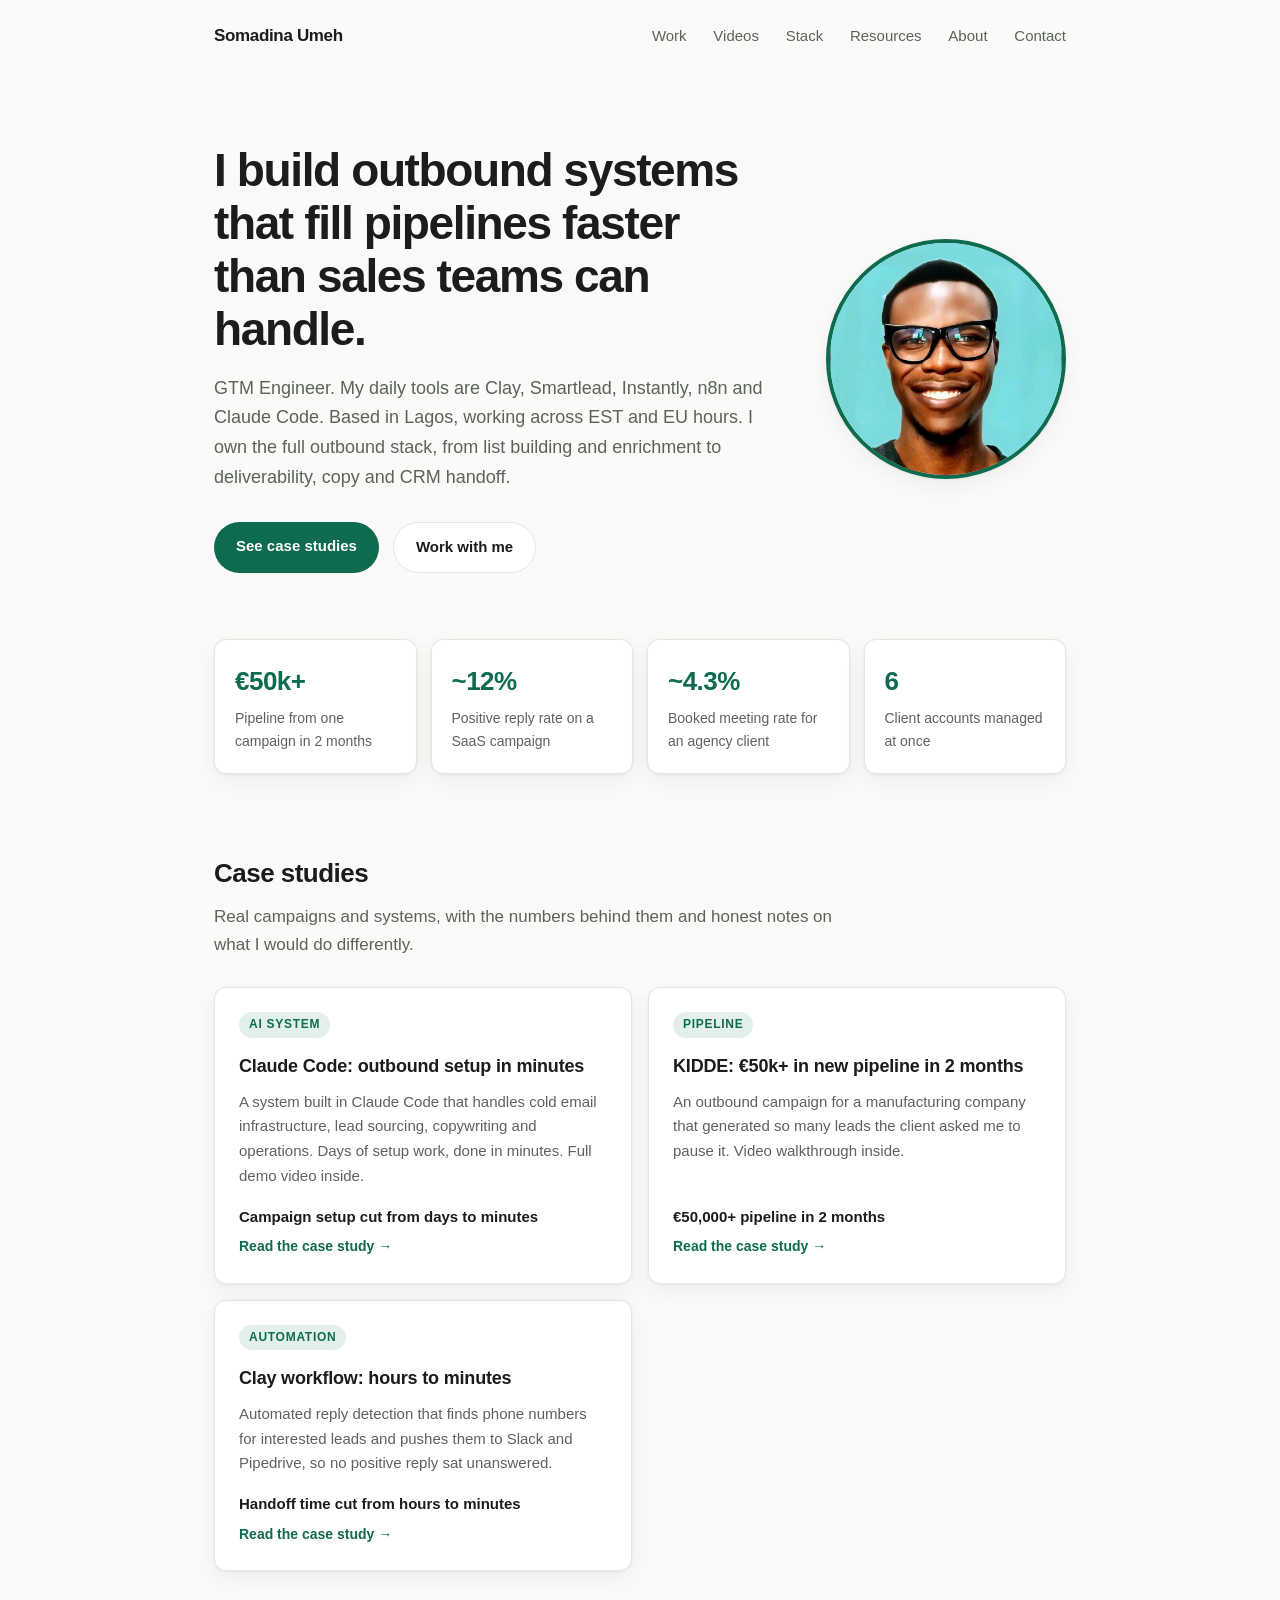
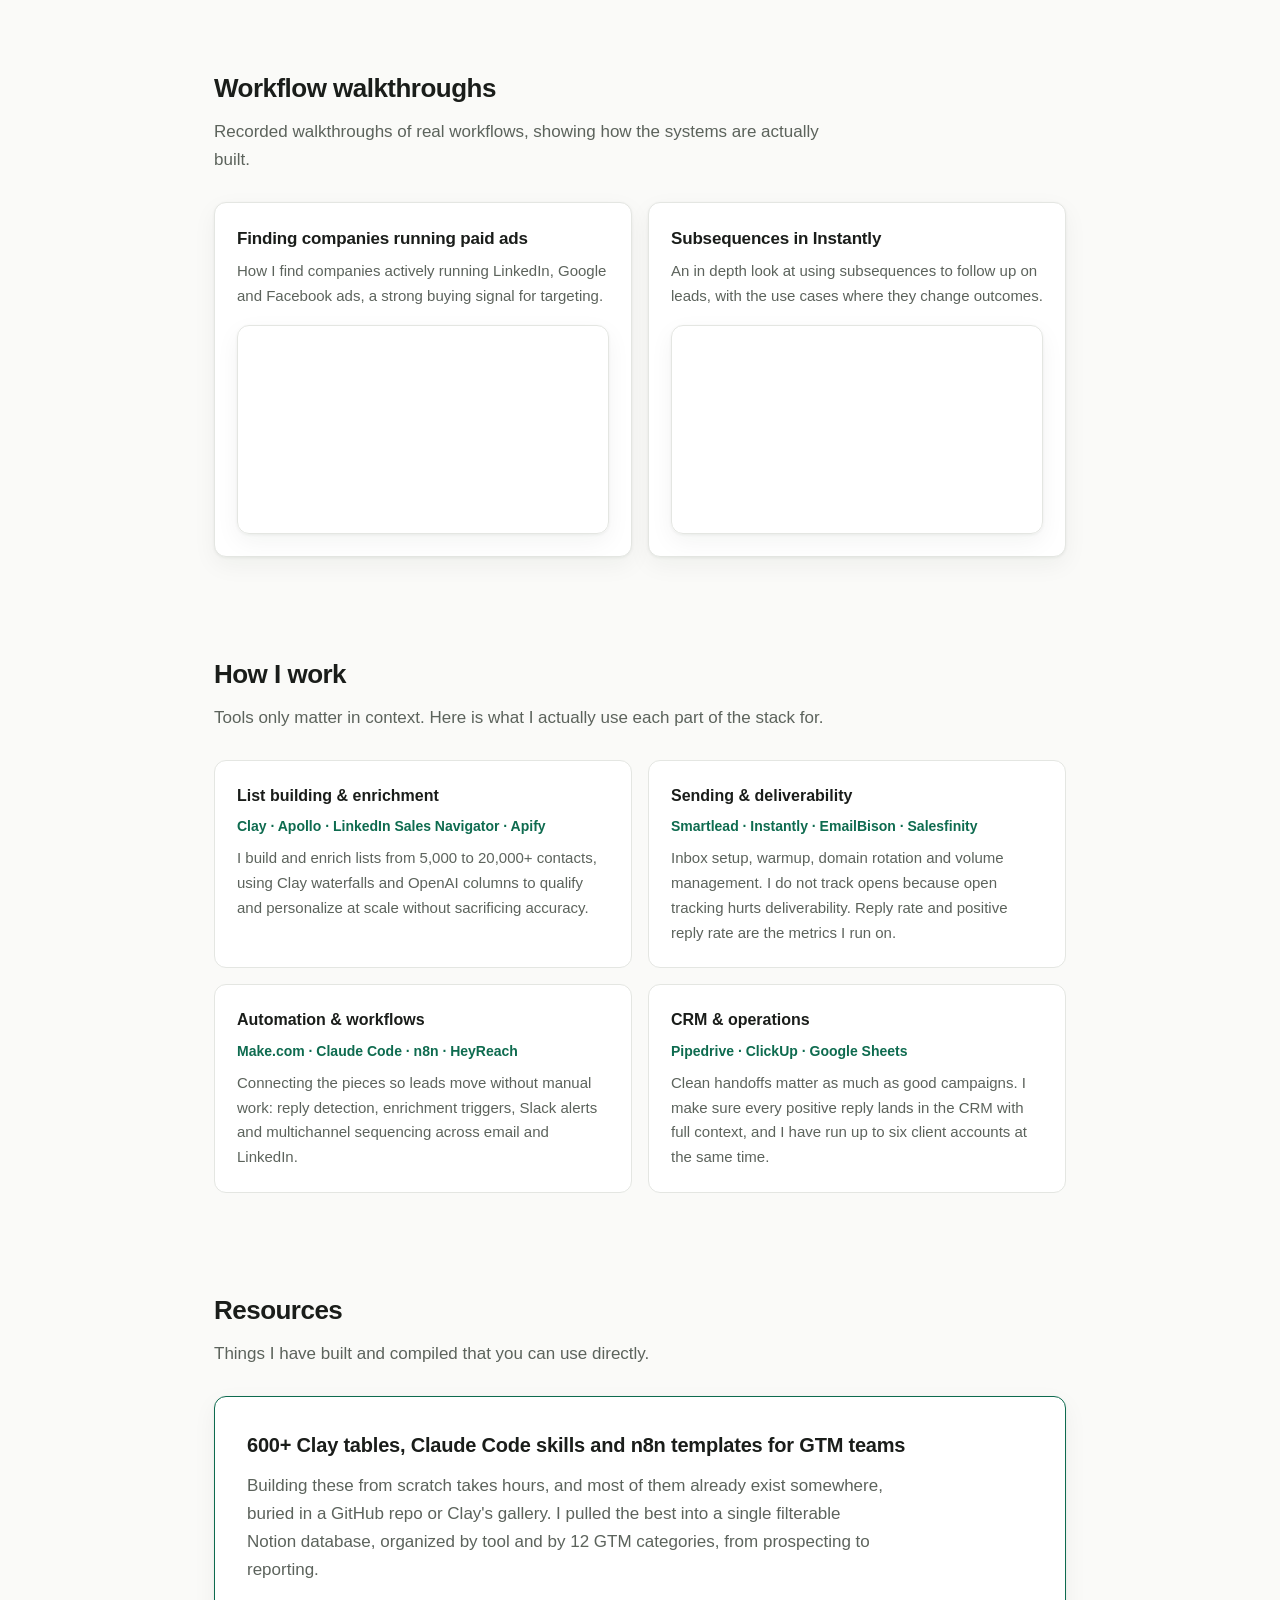
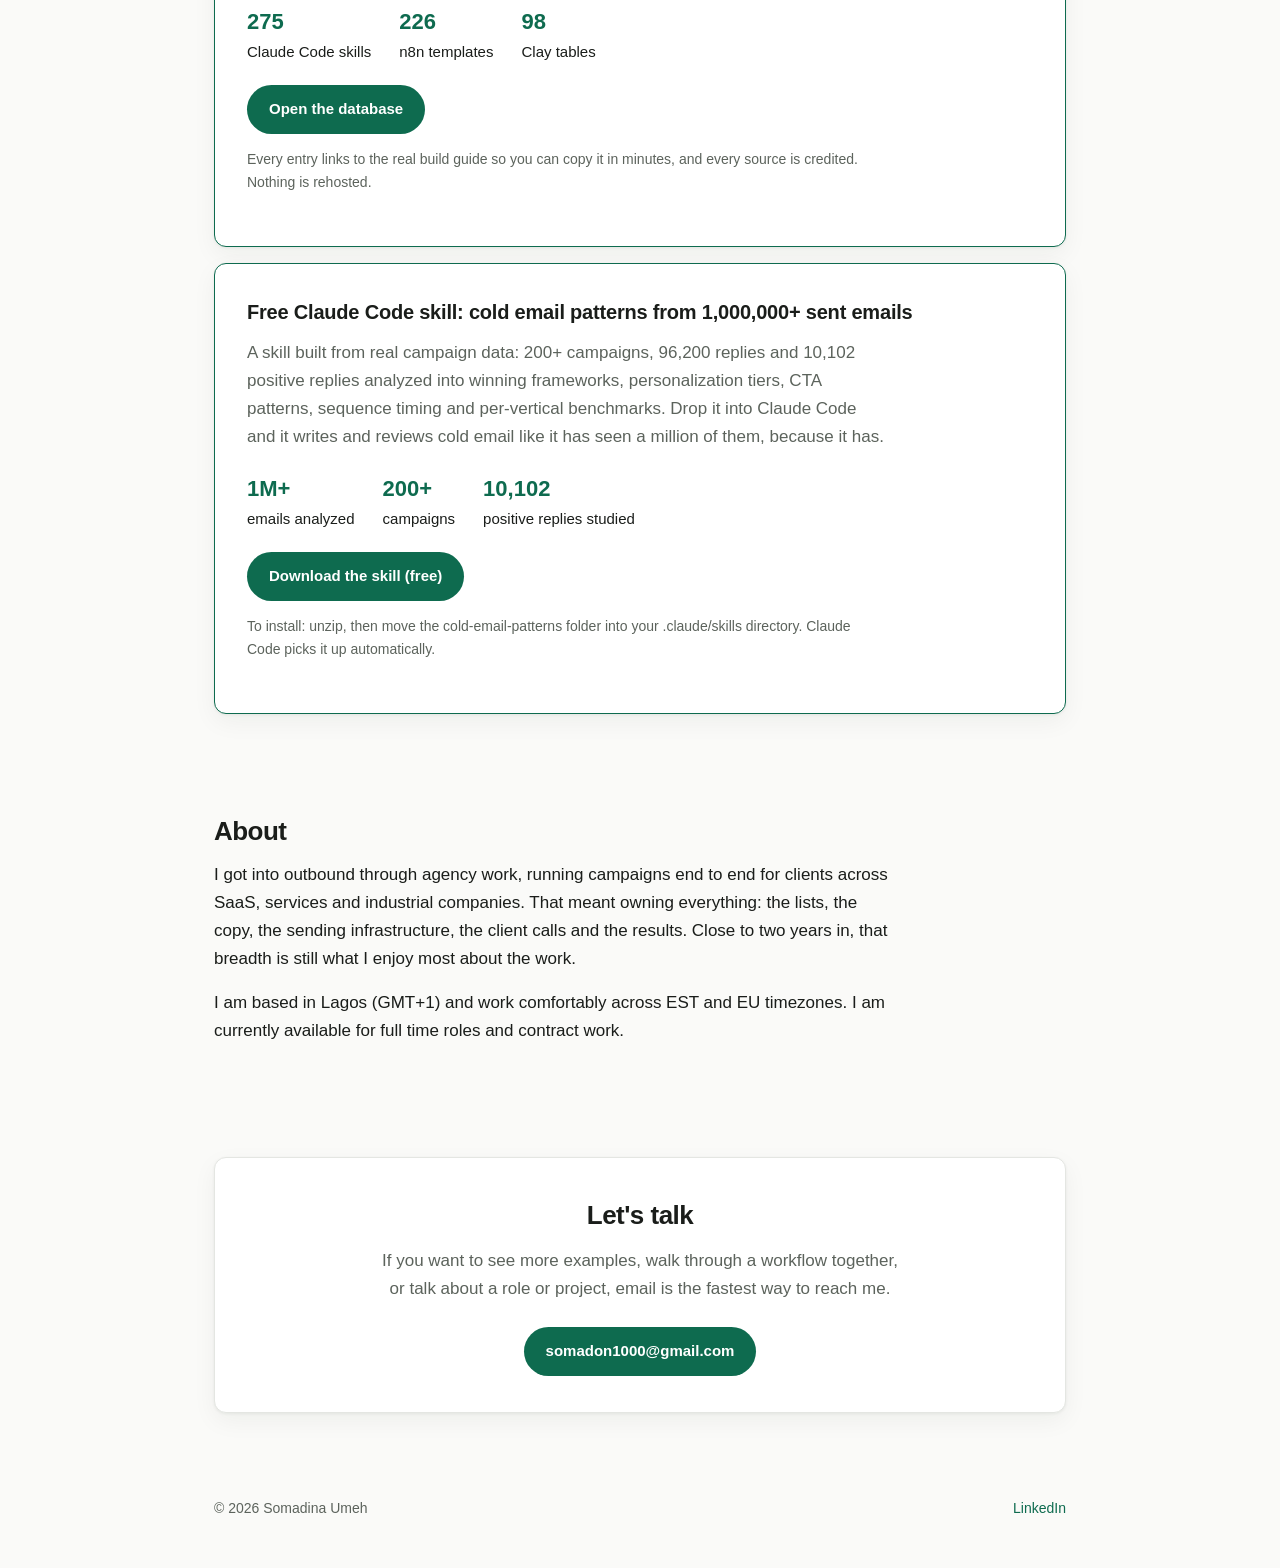
==== index.html @ db002be2 "Portfolio site: GTM engineering case studies, walkthroughs and resources Co-Authored-By: Claude Fabl" ====
<!DOCTYPE html>
<html lang="en">
<head>
  <meta charset="UTF-8">
  <meta name="viewport" content="width=device-width, initial-scale=1.0">
  <title>Somadina Umeh · GTM Engineer</title>
  <meta name="description" content="GTM Engineer building outbound systems with Clay, Smartlead, Instantly, n8n and Claude Code. Over €50k in pipeline generated for clients.">
  <meta property="og:title" content="Somadina Umeh · GTM Engineer">
  <meta property="og:description" content="I build outbound systems that fill pipelines faster than sales teams can handle.">
  <meta property="og:type" content="website">
  <link rel="icon" href="data:image/svg+xml,<svg xmlns='http://www.w3.org/2000/svg' viewBox='0 0 100 100'><text y='0.9em' font-size='90'>⚙️</text></svg>">
  <link rel="stylesheet" href="assets/style.css">
</head>
<body>
  <div class="wrap">
    <nav>
      <span class="logo">Somadina Umeh</span>
      <span class="links">
        <a href="#work">Work</a>
        <a href="#walkthroughs">Videos</a>
        <a href="#stack">Stack</a>
        <a href="#resources">Resources</a>
        <a href="#about">About</a>
        <a href="#contact">Contact</a>
      </span>
    </nav>

    <header class="hero">
      <div class="hero-text">
        <h1>I build outbound systems that fill pipelines faster than sales teams can handle.</h1>
        <p class="sub">GTM Engineer. My daily tools are Clay, Smartlead, Instantly, n8n and Claude Code. Based in Lagos, working across EST and EU hours. I own the full outbound stack, from list building and enrichment to deliverability, copy and CRM handoff.</p>
        <div class="ctas">
          <a class="btn btn-primary" href="#work">See case studies</a>
          <a class="btn btn-secondary" href="mailto:somadon1000@gmail.com">Work with me</a>
        </div>
      </div>
      <img class="hero-photo" src="assets/somadina.jpg" alt="Somadina Umeh">
    </header>

    <div class="stats">
      <div class="stat"><div class="num">€50k+</div><div class="label">Pipeline from one campaign in 2 months</div></div>
      <div class="stat"><div class="num">~12%</div><div class="label">Positive reply rate on a SaaS campaign</div></div>
      <div class="stat"><div class="num">~4.3%</div><div class="label">Booked meeting rate for an agency client</div></div>
      <div class="stat"><div class="num">6</div><div class="label">Client accounts managed at once</div></div>
    </div>

    <section id="work">
      <h2>Case studies</h2>
      <p class="lede">Real campaigns and systems, with the numbers behind them and honest notes on what I would do differently.</p>
      <div class="cards">
        <a class="card card-featured" href="case-studies/claude-code-outbound-system.html">
          <span class="tag">AI system</span>
          <h3>Claude Code: outbound setup in minutes</h3>
          <p>A system built in Claude Code that handles cold email infrastructure, lead sourcing, copywriting and operations. Days of setup work, done in minutes. Full demo video inside.</p>
          <span class="result">Campaign setup cut from days to minutes</span>
          <span class="more">Read the case study →</span>
        </a>
        <a class="card card-featured" href="case-studies/kidde.html">
          <span class="tag">Pipeline</span>
          <h3>KIDDE: €50k+ in new pipeline in 2 months</h3>
          <p>An outbound campaign for a manufacturing company that generated so many leads the client asked me to pause it. Video walkthrough inside.</p>
          <span class="result">€50,000+ pipeline in 2 months</span>
          <span class="more">Read the case study →</span>
        </a>
        <a class="card" href="case-studies/clay-handoff-workflow.html">
          <span class="tag">Automation</span>
          <h3>Clay workflow: hours to minutes</h3>
          <p>Automated reply detection that finds phone numbers for interested leads and pushes them to Slack and Pipedrive, so no positive reply sat unanswered.</p>
          <span class="result">Handoff time cut from hours to minutes</span>
          <span class="more">Read the case study →</span>
        </a>
      </div>
    </section>

    <section id="walkthroughs">
      <h2>Workflow walkthroughs</h2>
      <p class="lede">Recorded walkthroughs of real workflows, showing how the systems are actually built.</p>
      <div class="walkthroughs">
        <div class="walkthrough">
          <h3>Finding companies running paid ads</h3>
          <p>How I find companies actively running LinkedIn, Google and Facebook ads, a strong buying signal for targeting.</p>
          <div class="video">
            <iframe src="https://www.loom.com/embed/5d741f1279904d539a7bc47070ec327a" title="Workflow: finding companies running LinkedIn, Google and Facebook ads" frameborder="0" allowfullscreen></iframe>
          </div>
        </div>
        <div class="walkthrough">
          <h3>Subsequences in Instantly</h3>
          <p>An in depth look at using subsequences to follow up on leads, with the use cases where they change outcomes.</p>
          <div class="video">
            <iframe src="https://www.youtube.com/embed/lylu1hDh8tI?si=M3_1BVkmzdAoXXj6" title="Using subsequences in Instantly to follow up on leads" frameborder="0" allow="accelerometer; autoplay; clipboard-write; encrypted-media; gyroscope; picture-in-picture; web-share" referrerpolicy="strict-origin-when-cross-origin" allowfullscreen></iframe>
          </div>
        </div>
      </div>
    </section>

    <section id="stack">
      <h2>How I work</h2>
      <p class="lede">Tools only matter in context. Here is what I actually use each part of the stack for.</p>
      <div class="stack-groups">
        <div class="group">
          <h3>List building &amp; enrichment</h3>
          <div class="tools">Clay · Apollo · LinkedIn Sales Navigator · Apify</div>
          <p>I build and enrich lists from 5,000 to 20,000+ contacts, using Clay waterfalls and OpenAI columns to qualify and personalize at scale without sacrificing accuracy.</p>
        </div>
        <div class="group">
          <h3>Sending &amp; deliverability</h3>
          <div class="tools">Smartlead · Instantly · EmailBison · Salesfinity</div>
          <p>Inbox setup, warmup, domain rotation and volume management. I do not track opens because open tracking hurts deliverability. Reply rate and positive reply rate are the metrics I run on.</p>
        </div>
        <div class="group">
          <h3>Automation &amp; workflows</h3>
          <div class="tools">Make.com · Claude Code · n8n · HeyReach</div>
          <p>Connecting the pieces so leads move without manual work: reply detection, enrichment triggers, Slack alerts and multichannel sequencing across email and LinkedIn.</p>
        </div>
        <div class="group">
          <h3>CRM &amp; operations</h3>
          <div class="tools">Pipedrive · ClickUp · Google Sheets</div>
          <p>Clean handoffs matter as much as good campaigns. I make sure every positive reply lands in the CRM with full context, and I have run up to six client accounts at the same time.</p>
        </div>
      </div>
    </section>

    <section id="resources">
      <h2>Resources</h2>
      <p class="lede">Things I have built and compiled that you can use directly.</p>
      <div class="resource">
        <h3>600+ Clay tables, Claude Code skills and n8n templates for GTM teams</h3>
        <p>Building these from scratch takes hours, and most of them already exist somewhere, buried in a GitHub repo or Clay's gallery. I pulled the best into a single filterable Notion database, organized by tool and by 12 GTM categories, from prospecting to reporting.</p>
        <div class="resource-stats">
          <div><span class="n">275</span>Claude Code skills</div>
          <div><span class="n">226</span>n8n templates</div>
          <div><span class="n">98</span>Clay tables</div>
        </div>
        <a class="btn btn-primary" href="https://app.notion.com/p/1d964cae75b8822586e90165928adc79?v=b7b64cae75b883aeb94508c6a0bca5bf&amp;source=copy_link">Open the database</a>
        <p class="fine">Every entry links to the real build guide so you can copy it in minutes, and every source is credited. Nothing is rehosted.</p>
      </div>

      <div class="resource" style="margin-top: 16px;">
        <h3>Free Claude Code skill: cold email patterns from 1,000,000+ sent emails</h3>
        <p>A skill built from real campaign data: 200+ campaigns, 96,200 replies and 10,102 positive replies analyzed into winning frameworks, personalization tiers, CTA patterns, sequence timing and per-vertical benchmarks. Drop it into Claude Code and it writes and reviews cold email like it has seen a million of them, because it has.</p>
        <div class="resource-stats">
          <div><span class="n">1M+</span>emails analyzed</div>
          <div><span class="n">200+</span>campaigns</div>
          <div><span class="n">10,102</span>positive replies studied</div>
        </div>
        <a class="btn btn-primary" href="assets/downloads/cold-email-patterns-skill.zip" download>Download the skill (free)</a>
        <p class="fine">To install: unzip, then move the cold-email-patterns folder into your .claude/skills directory. Claude Code picks it up automatically.</p>
      </div>
    </section>

    <section id="about" class="about">
      <h2>About</h2>
      <p>I got into outbound through agency work, running campaigns end to end for clients across SaaS, services and industrial companies. That meant owning everything: the lists, the copy, the sending infrastructure, the client calls and the results. Close to two years in, that breadth is still what I enjoy most about the work.</p>
      <p>I am based in Lagos (GMT+1) and work comfortably across EST and EU timezones. I am currently available for full time roles and contract work.</p>
    </section>

    <section id="contact">
      <div class="contact">
        <h2>Let's talk</h2>
        <p>If you want to see more examples, walk through a workflow together, or talk about a role or project, email is the fastest way to reach me.</p>
        <a class="btn btn-primary" href="mailto:somadon1000@gmail.com">somadon1000@gmail.com</a>
      </div>
    </section>

    <footer>
      <span>© 2026 Somadina Umeh</span>
      <span><a href="https://www.linkedin.com/in/somadina-umeh-659b7a235/">LinkedIn</a></span>
    </footer>
  </div>
</body>
</html>
---- assets/style.css ----
/* Somadina Umeh — portfolio design system */

:root {
  --bg: #fafaf8;
  --surface: #ffffff;
  --text: #1a1d1a;
  --muted: #5c635c;
  --accent: #0e6b4f;
  --accent-soft: #e3f0ea;
  --border: #e4e6e2;
  --shadow: 0 1px 3px rgba(20, 30, 25, 0.06), 0 8px 24px rgba(20, 30, 25, 0.05);
  --radius: 12px;
  --maxw: 900px;
}

@media (prefers-color-scheme: dark) {
  :root {
    --bg: #101412;
    --surface: #181d1a;
    --text: #e8ebe8;
    --muted: #9aa39c;
    --accent: #4cc79a;
    --accent-soft: #1c2f27;
    --border: #262c28;
    --shadow: 0 1px 3px rgba(0, 0, 0, 0.3), 0 8px 24px rgba(0, 0, 0, 0.25);
  }
}

* { margin: 0; padding: 0; box-sizing: border-box; }

html { scroll-behavior: smooth; }

body {
  font-family: -apple-system, BlinkMacSystemFont, "Segoe UI", Roboto, Helvetica, Arial, sans-serif;
  background: var(--bg);
  color: var(--text);
  line-height: 1.65;
  font-size: 17px;
  -webkit-font-smoothing: antialiased;
}

.wrap { max-width: var(--maxw); margin: 0 auto; padding: 0 24px; }

a { color: var(--accent); text-decoration: none; }
a:hover { text-decoration: underline; }

/* Nav */
nav {
  display: flex; justify-content: space-between; align-items: center;
  padding: 22px 0;
}
nav .logo { font-weight: 700; color: var(--text); letter-spacing: -0.02em; }
nav .links a { margin-left: 22px; color: var(--muted); font-size: 15px; }
nav .links a:hover { color: var(--accent); text-decoration: none; }

/* Hero */
.hero {
  padding: 72px 0 56px;
  display: flex; align-items: center; gap: 48px;
}
.hero-text { flex: 1; }
.hero-photo {
  flex-shrink: 0; width: 240px; height: 240px; border-radius: 50%;
  object-fit: cover; border: 4px solid var(--accent);
  box-shadow: var(--shadow);
}
.hero h1 {
  font-size: clamp(30px, 5vw, 46px);
  line-height: 1.15;
  letter-spacing: -0.03em;
  max-width: 760px;
}
.hero .sub { margin-top: 18px; color: var(--muted); font-size: 18px; max-width: 640px; }
.hero .ctas { margin-top: 30px; display: flex; gap: 14px; flex-wrap: wrap; }

.btn {
  display: inline-block; padding: 12px 22px; border-radius: 999px;
  font-weight: 600; font-size: 15px; transition: transform 0.12s ease;
}
.btn:hover { text-decoration: none; transform: translateY(-1px); }
.btn-primary { background: var(--accent); color: #fff; }
.btn-secondary { border: 1.5px solid var(--border); color: var(--text); background: var(--surface); }

/* Stat tiles */
.stats {
  display: grid; grid-template-columns: repeat(4, 1fr); gap: 14px;
  padding: 10px 0 30px;
}
.stat {
  background: var(--surface); border: 1px solid var(--border);
  border-radius: var(--radius); padding: 20px; box-shadow: var(--shadow);
}
.stat .num { font-size: 26px; font-weight: 700; letter-spacing: -0.02em; color: var(--accent); }
.stat .label { font-size: 14px; color: var(--muted); margin-top: 4px; }

/* Sections */
section { padding: 48px 0; }
section h2 {
  font-size: 26px; letter-spacing: -0.02em; margin-bottom: 8px;
}
section .lede { color: var(--muted); margin-bottom: 28px; max-width: 620px; }

/* Case study cards */
.cards { display: grid; grid-template-columns: repeat(2, 1fr); gap: 16px; }
.card-featured { border-color: var(--accent); }

/* Walkthrough videos */
.walkthroughs { display: grid; grid-template-columns: repeat(2, 1fr); gap: 16px; }
.walkthrough {
  background: var(--surface); border: 1px solid var(--border);
  border-radius: var(--radius); padding: 22px; box-shadow: var(--shadow);
}
.walkthrough h3 { font-size: 17px; letter-spacing: -0.01em; margin-bottom: 6px; }
.walkthrough p { font-size: 15px; color: var(--muted); margin-bottom: 16px; }
.walkthrough .video { margin: 0; }
.card {
  background: var(--surface); border: 1px solid var(--border);
  border-radius: var(--radius); padding: 24px; box-shadow: var(--shadow);
  display: flex; flex-direction: column; color: var(--text);
  transition: transform 0.12s ease, border-color 0.12s ease;
}
.card:hover { text-decoration: none; transform: translateY(-2px); border-color: var(--accent); }
.card .tag {
  font-size: 12px; font-weight: 600; text-transform: uppercase; letter-spacing: 0.06em;
  color: var(--accent); background: var(--accent-soft);
  padding: 3px 10px; border-radius: 999px; align-self: flex-start; margin-bottom: 14px;
}
.card h3 { font-size: 18px; letter-spacing: -0.01em; margin-bottom: 8px; }
.card p { font-size: 15px; color: var(--muted); flex: 1; }
.card .result { margin-top: 16px; font-weight: 700; font-size: 15px; color: var(--text); }
.card .more { margin-top: 6px; font-size: 14px; color: var(--accent); font-weight: 600; }

/* Stack groups */
.stack-groups { display: grid; grid-template-columns: 1fr 1fr; gap: 16px; }
.group {
  background: var(--surface); border: 1px solid var(--border);
  border-radius: var(--radius); padding: 22px;
}
.group h3 { font-size: 16px; margin-bottom: 6px; }
.group .tools { font-size: 14px; color: var(--accent); font-weight: 600; margin-bottom: 8px; }
.group p { font-size: 15px; color: var(--muted); }

/* Resource banner */
.resource {
  background: var(--surface); border: 1px solid var(--accent);
  border-radius: var(--radius); padding: 32px; box-shadow: var(--shadow);
}
.resource h3 { font-size: 20px; letter-spacing: -0.01em; margin-bottom: 10px; }
.resource > p { color: var(--muted); max-width: 640px; margin-bottom: 20px; }
.resource-stats { display: flex; gap: 28px; flex-wrap: wrap; margin-bottom: 20px; }
.resource-stats div { font-size: 15px; }
.resource-stats .n { font-weight: 700; color: var(--accent); font-size: 22px; display: block; }
.resource .fine { font-size: 14px; color: var(--muted); margin-top: 14px; }

/* About */
.about p { max-width: 680px; margin-bottom: 16px; }

/* Contact */
.contact {
  background: var(--surface); border: 1px solid var(--border);
  border-radius: var(--radius); padding: 36px; text-align: center; box-shadow: var(--shadow);
}
.contact h2 { margin-bottom: 10px; }
.contact p { color: var(--muted); max-width: 520px; margin: 0 auto 24px; }

footer {
  padding: 36px 0 48px; color: var(--muted); font-size: 14px;
  display: flex; justify-content: space-between; flex-wrap: wrap; gap: 10px;
}

/* Case study pages */
.cs-header { padding: 56px 0 8px; }
.cs-header .crumb { font-size: 14px; color: var(--muted); margin-bottom: 18px; display: block; }
.cs-header h1 { font-size: clamp(28px, 4.5vw, 40px); letter-spacing: -0.03em; line-height: 1.15; max-width: 720px; }
.cs-meta { display: flex; gap: 24px; flex-wrap: wrap; margin: 24px 0 8px; }
.cs-meta div { font-size: 14px; }
.cs-meta .k { color: var(--muted); }
.cs-meta .v { font-weight: 600; }

article { padding: 24px 0 56px; max-width: 720px; }
article h2 { font-size: 22px; margin: 36px 0 12px; letter-spacing: -0.01em; }
article p { margin-bottom: 16px; }
article .highlight {
  background: var(--accent-soft); border-left: 3px solid var(--accent);
  padding: 16px 20px; border-radius: 0 8px 8px 0; margin: 24px 0;
  font-weight: 500;
}
.diagram {
  background: var(--surface); border: 1px solid var(--border);
  border-radius: var(--radius); padding: 24px; margin: 24px 0; overflow-x: auto;
}
.video {
  position: relative; width: 100%; aspect-ratio: 16 / 9;
  border-radius: var(--radius); overflow: hidden; margin: 24px 0;
  border: 1px solid var(--border); box-shadow: var(--shadow);
}
.video iframe { position: absolute; inset: 0; width: 100%; height: 100%; border: 0; }

.placeholder {
  border: 1.5px dashed var(--border); border-radius: var(--radius);
  padding: 32px; text-align: center; color: var(--muted); font-size: 14px; margin: 24px 0;
}
.cs-next { padding: 0 0 64px; }

@media (max-width: 760px) {
  .stats { grid-template-columns: repeat(2, 1fr); }
  .cards, .stack-groups, .walkthroughs { grid-template-columns: 1fr; }
  .hero { padding: 48px 0 40px; flex-direction: column-reverse; align-items: flex-start; gap: 28px; }
  .hero-photo { width: 160px; height: 160px; }
}
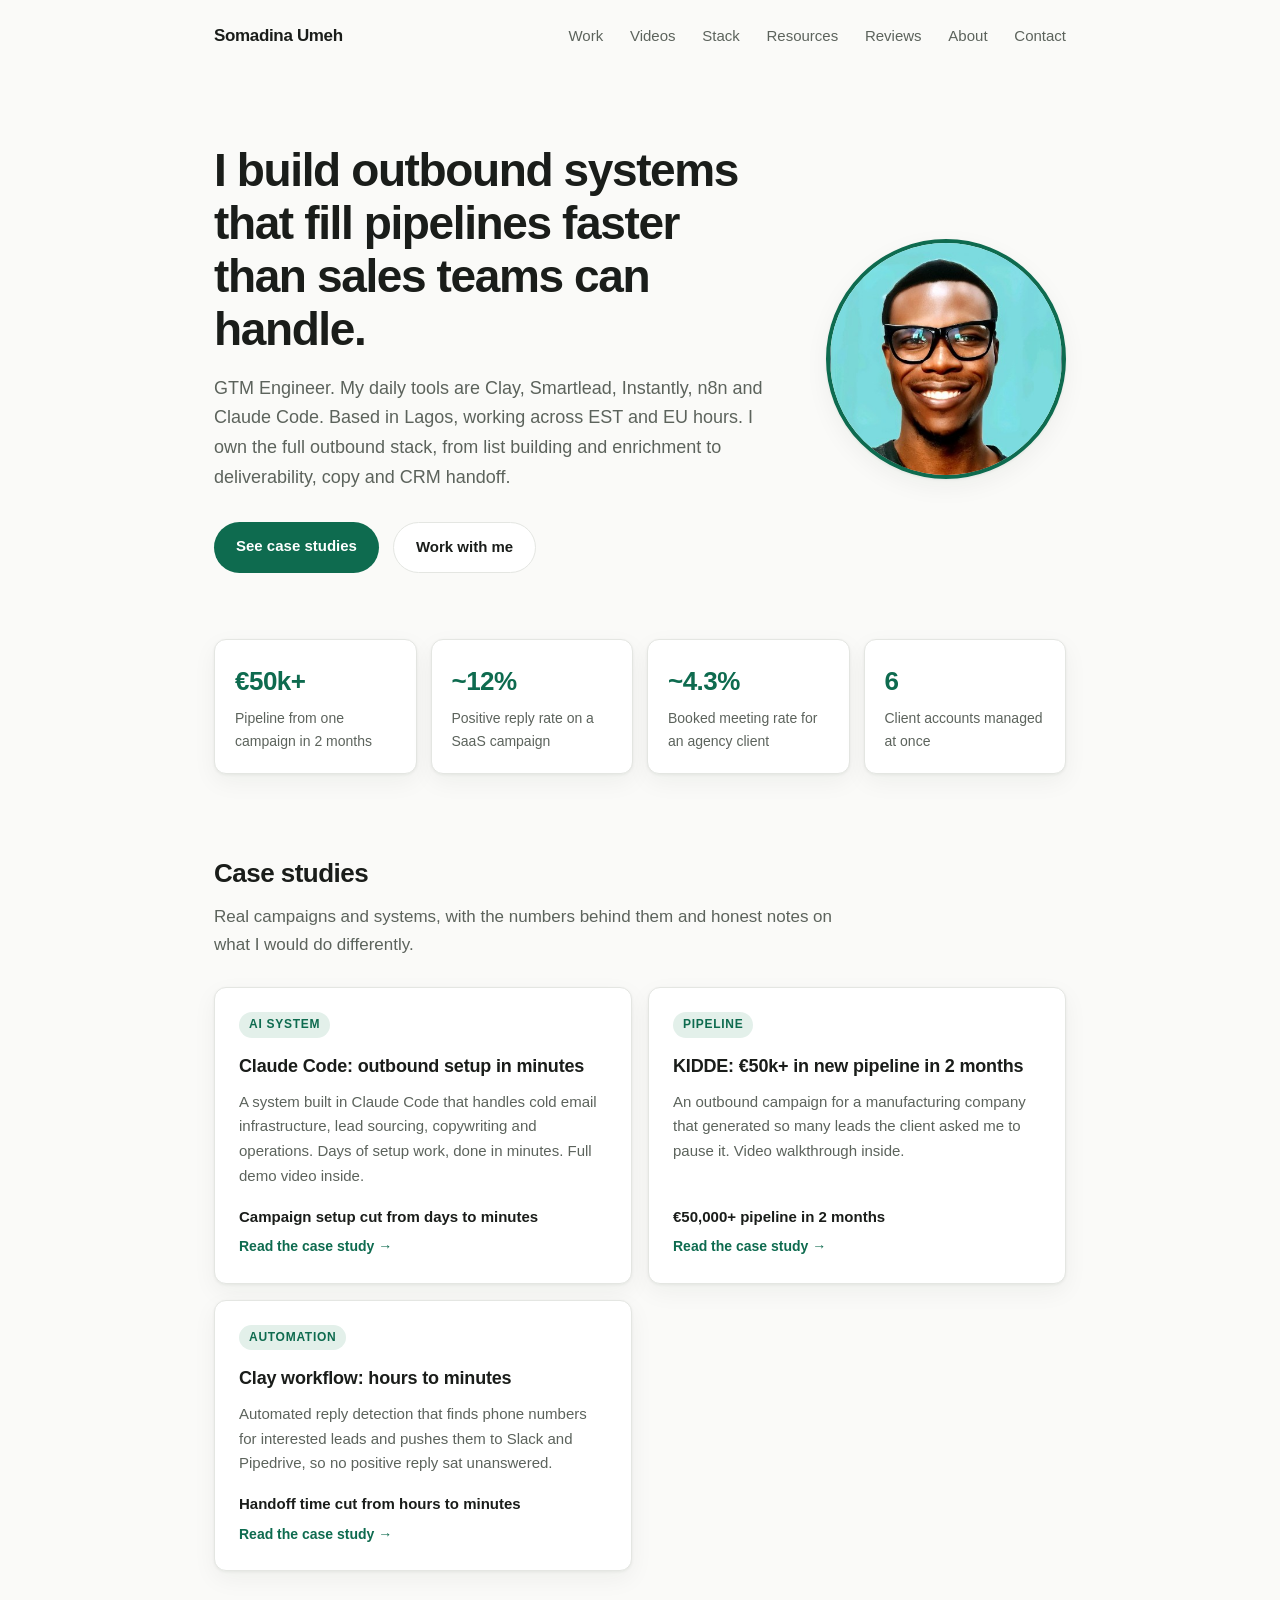
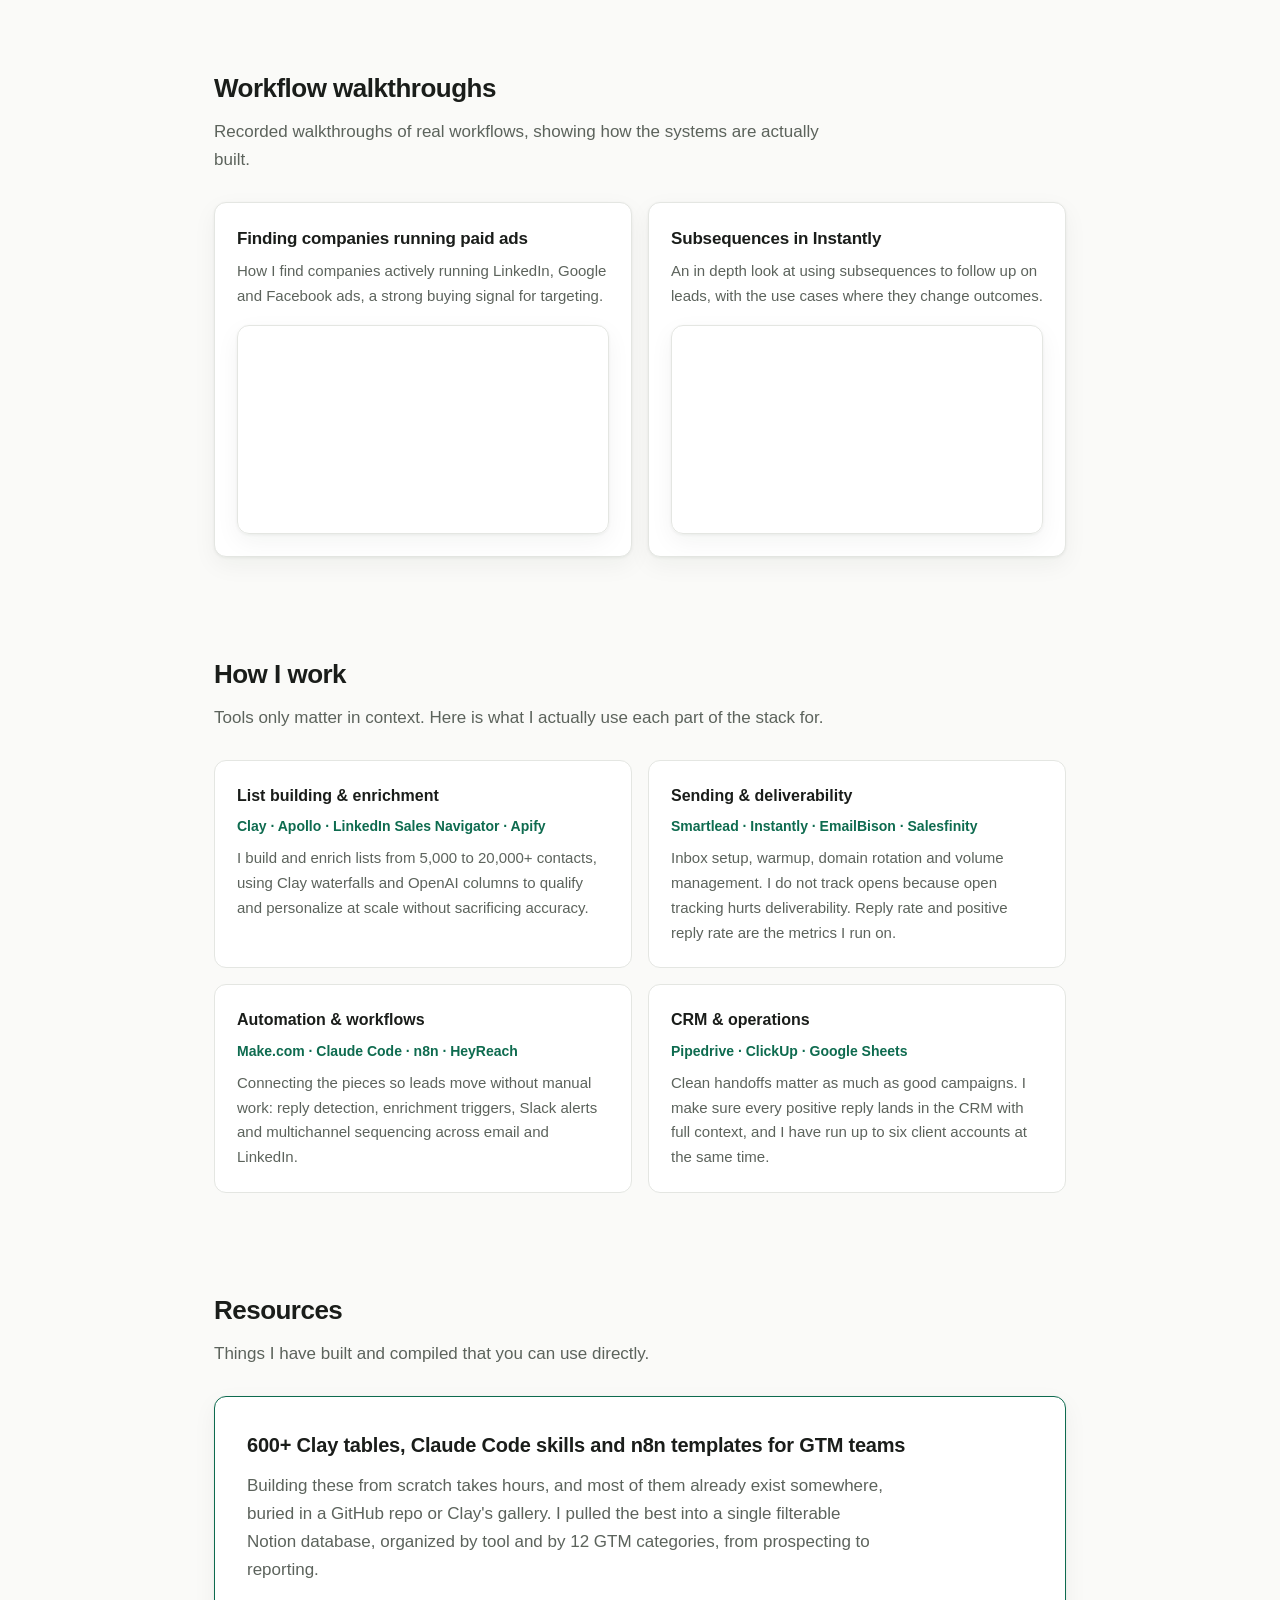
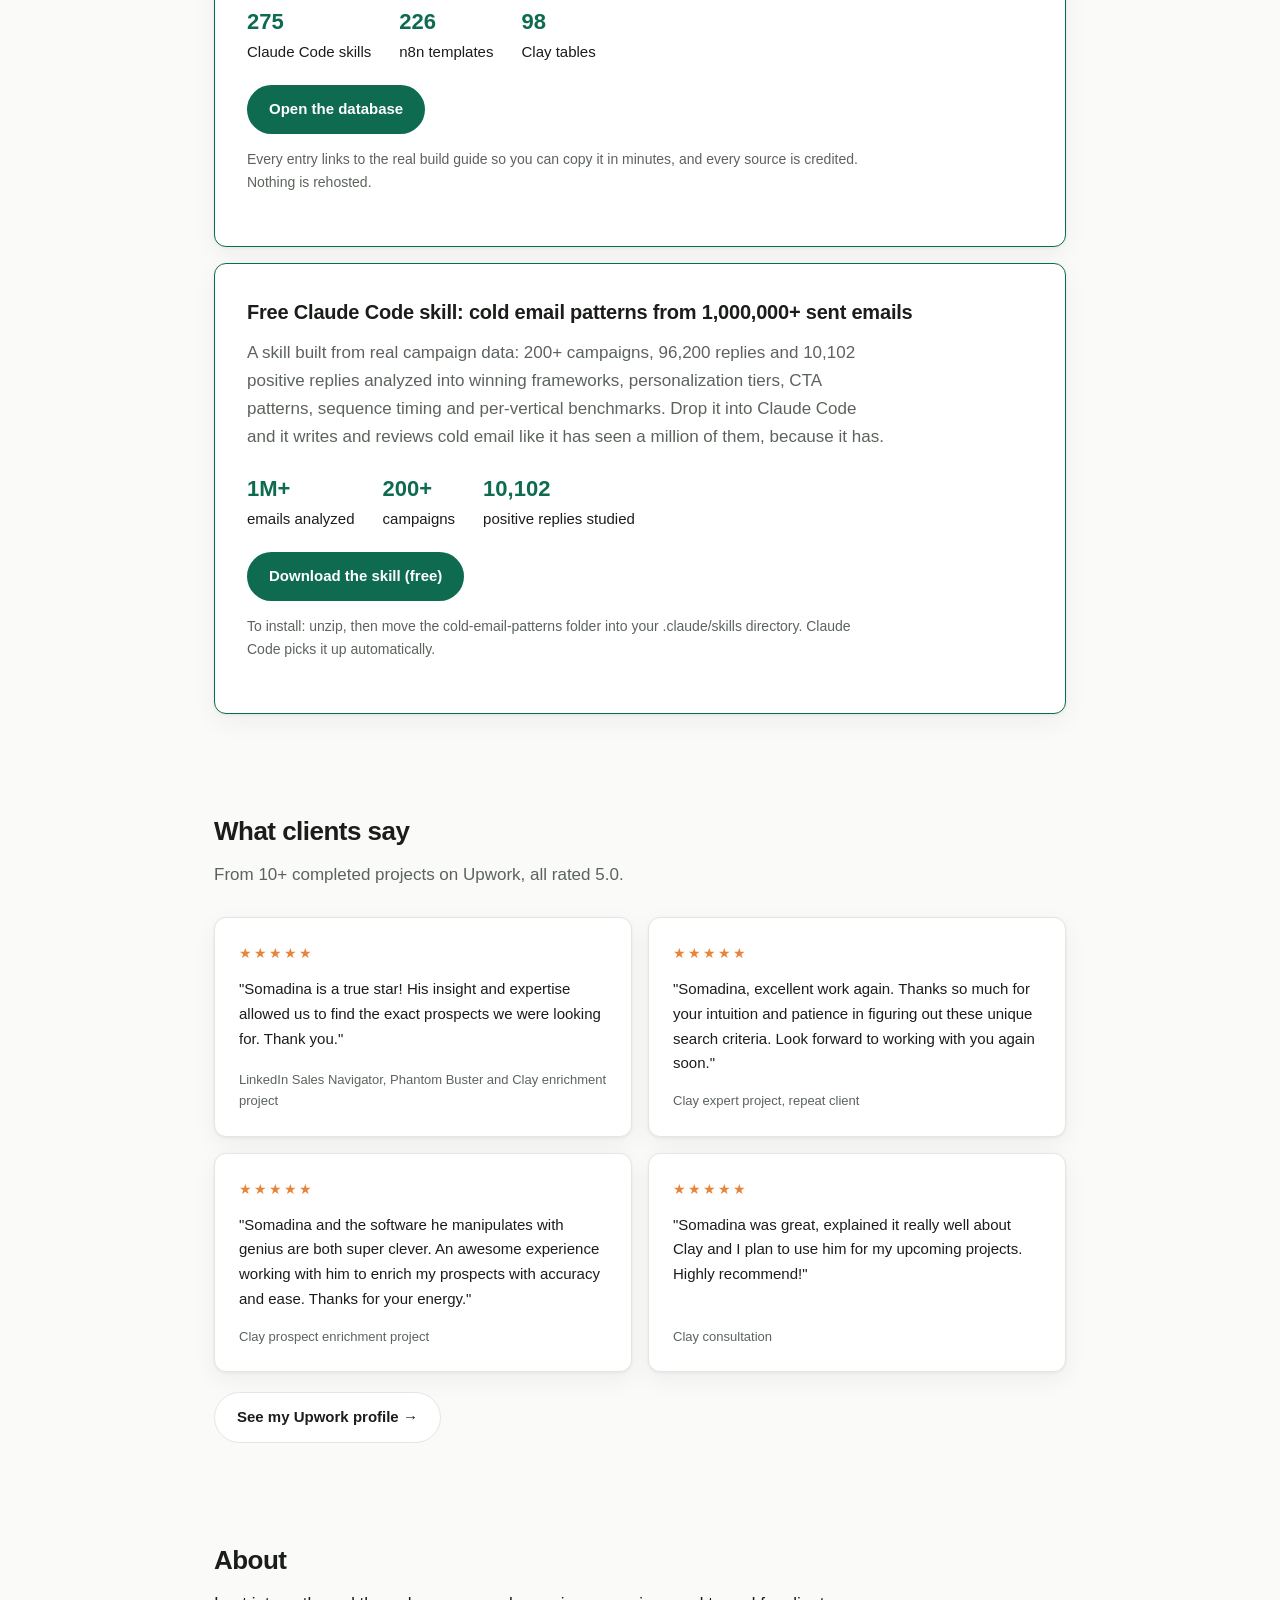
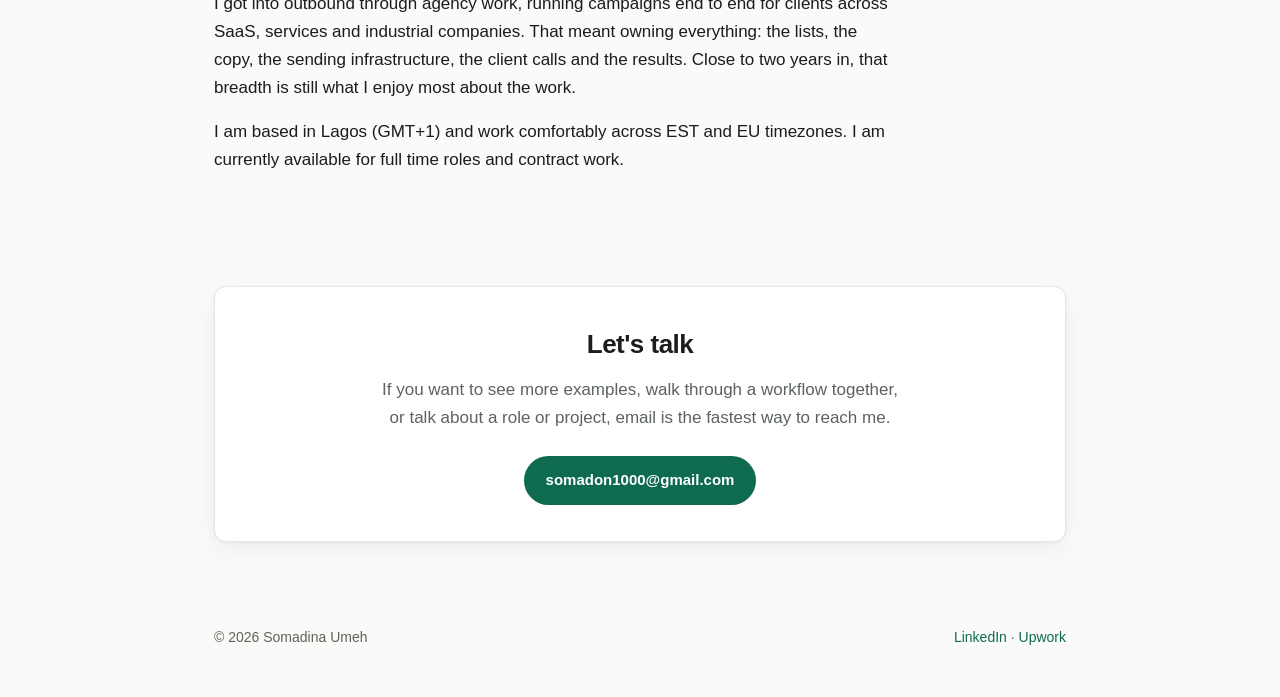
==== commit 46bfcbd8: "Add client reviews section with Upwork testimonials and profile links Co-Authored-By: Claude Fable 5" ====
--- a/index.html
+++ b/index.html
@@ -20,6 +20,7 @@
         <a href="#walkthroughs">Videos</a>
         <a href="#stack">Stack</a>
         <a href="#resources">Resources</a>
+        <a href="#reviews">Reviews</a>
         <a href="#about">About</a>
         <a href="#contact">Contact</a>
       </span>
@@ -148,6 +149,36 @@
       </div>
     </section>
 
+    <section id="reviews">
+      <h2>What clients say</h2>
+      <p class="lede">From 10+ completed projects on Upwork, all rated 5.0.</p>
+      <div class="quotes">
+        <div class="quote">
+          <div class="stars">★★★★★</div>
+          <p>"Somadina is a true star! His insight and expertise allowed us to find the exact prospects we were looking for. Thank you."</p>
+          <div class="who">LinkedIn Sales Navigator, Phantom Buster and Clay enrichment project</div>
+        </div>
+        <div class="quote">
+          <div class="stars">★★★★★</div>
+          <p>"Somadina, excellent work again. Thanks so much for your intuition and patience in figuring out these unique search criteria. Look forward to working with you again soon."</p>
+          <div class="who">Clay expert project, repeat client</div>
+        </div>
+        <div class="quote">
+          <div class="stars">★★★★★</div>
+          <p>"Somadina and the software he manipulates with genius are both super clever. An awesome experience working with him to enrich my prospects with accuracy and ease. Thanks for your energy."</p>
+          <div class="who">Clay prospect enrichment project</div>
+        </div>
+        <div class="quote">
+          <div class="stars">★★★★★</div>
+          <p>"Somadina was great, explained it really well about Clay and I plan to use him for my upcoming projects. Highly recommend!"</p>
+          <div class="who">Clay consultation</div>
+        </div>
+      </div>
+      <div class="quotes-cta">
+        <a class="btn btn-secondary" href="https://www.upwork.com/freelancers/~015c4159e704bf08f5">See my Upwork profile →</a>
+      </div>
+    </section>
+
     <section id="about" class="about">
       <h2>About</h2>
       <p>I got into outbound through agency work, running campaigns end to end for clients across SaaS, services and industrial companies. That meant owning everything: the lists, the copy, the sending infrastructure, the client calls and the results. Close to two years in, that breadth is still what I enjoy most about the work.</p>
@@ -164,7 +195,7 @@
 
     <footer>
       <span>© 2026 Somadina Umeh</span>
-      <span><a href="https://www.linkedin.com/in/somadina-umeh-659b7a235/">LinkedIn</a></span>
+      <span><a href="https://www.linkedin.com/in/somadina-umeh-659b7a235/">LinkedIn</a> · <a href="https://www.upwork.com/freelancers/~015c4159e704bf08f5">Upwork</a></span>
     </footer>
   </div>
 </body>
--- a/assets/style.css
+++ b/assets/style.css
@@ -152,6 +152,18 @@
 .resource-stats .n { font-weight: 700; color: var(--accent); font-size: 22px; display: block; }
 .resource .fine { font-size: 14px; color: var(--muted); margin-top: 14px; }
 
+/* Testimonials */
+.quotes { display: grid; grid-template-columns: repeat(2, 1fr); gap: 16px; }
+.quote {
+  background: var(--surface); border: 1px solid var(--border);
+  border-radius: var(--radius); padding: 24px; box-shadow: var(--shadow);
+  display: flex; flex-direction: column;
+}
+.quote .stars { color: #e8833a; font-size: 14px; letter-spacing: 2px; margin-bottom: 12px; }
+.quote p { font-size: 15px; flex: 1; }
+.quote .who { margin-top: 14px; font-size: 13px; color: var(--muted); }
+.quotes-cta { margin-top: 20px; }
+
 /* About */
 .about p { max-width: 680px; margin-bottom: 16px; }
 
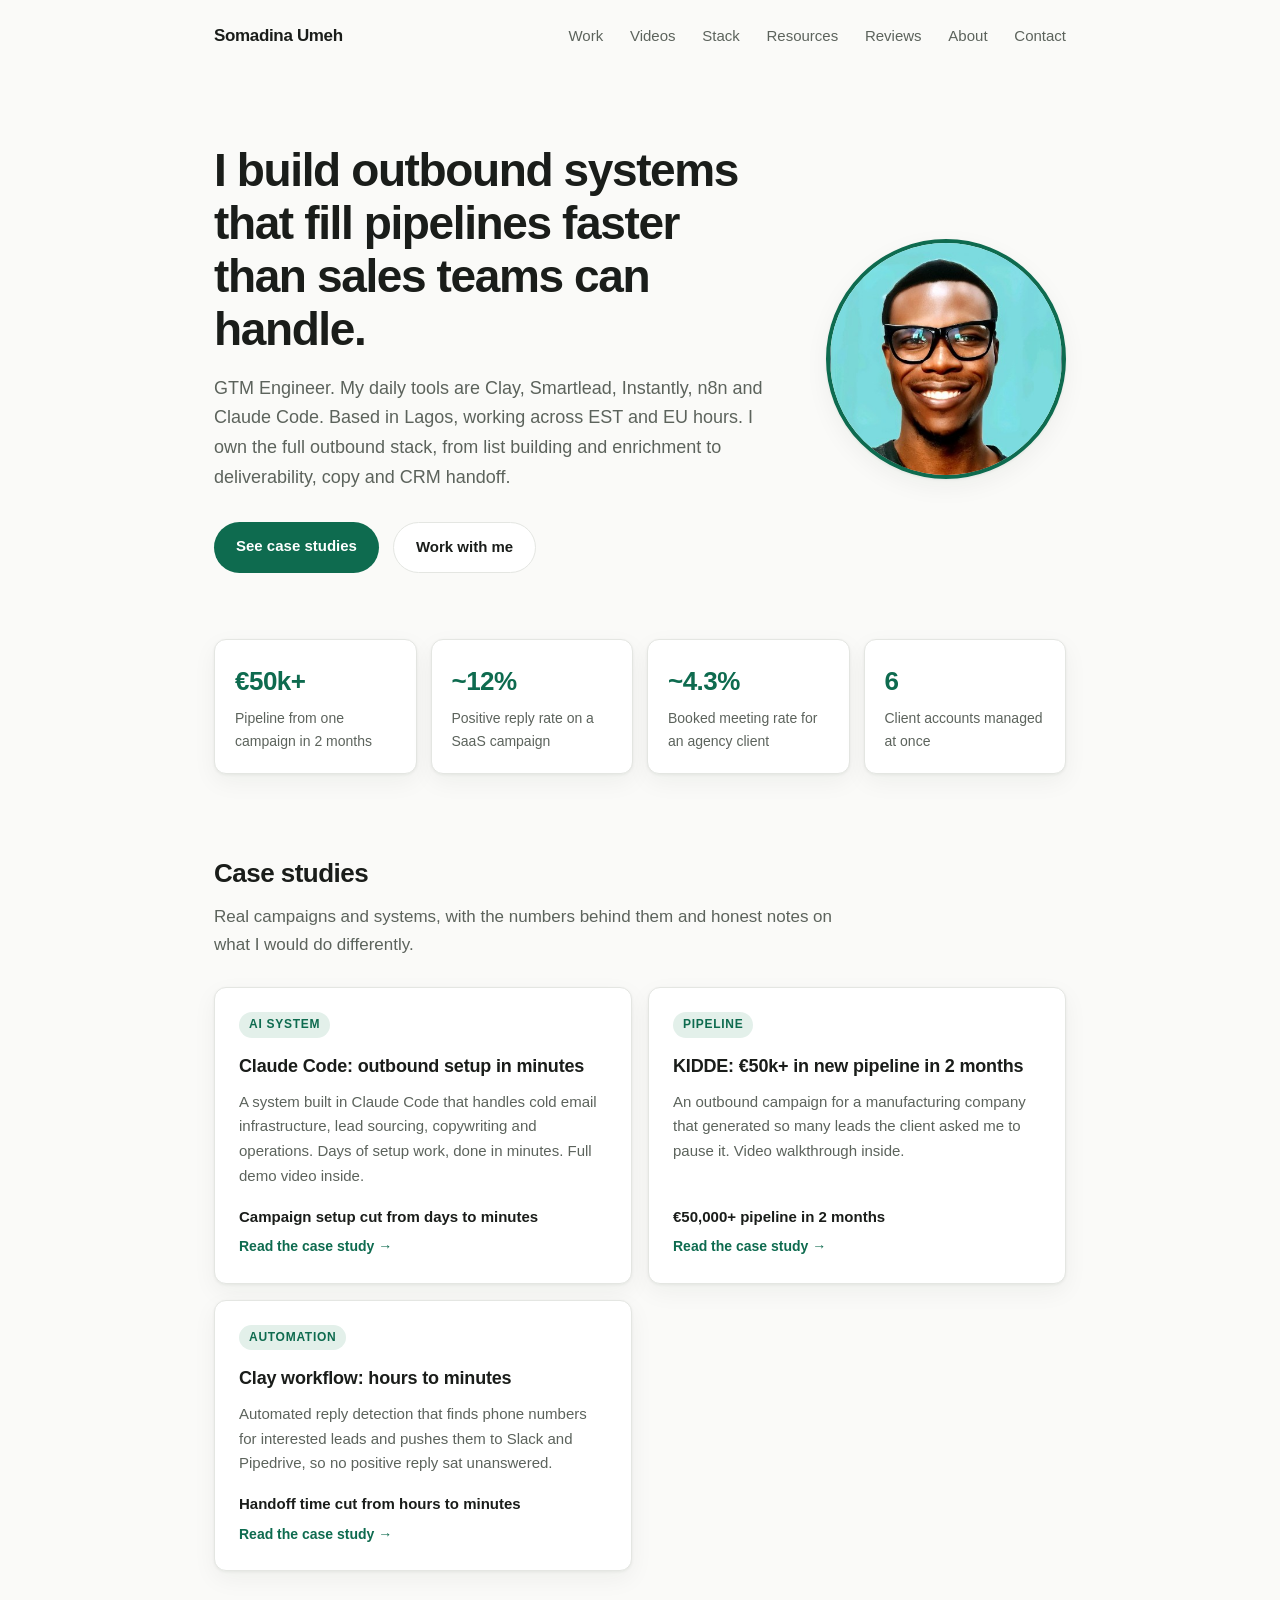
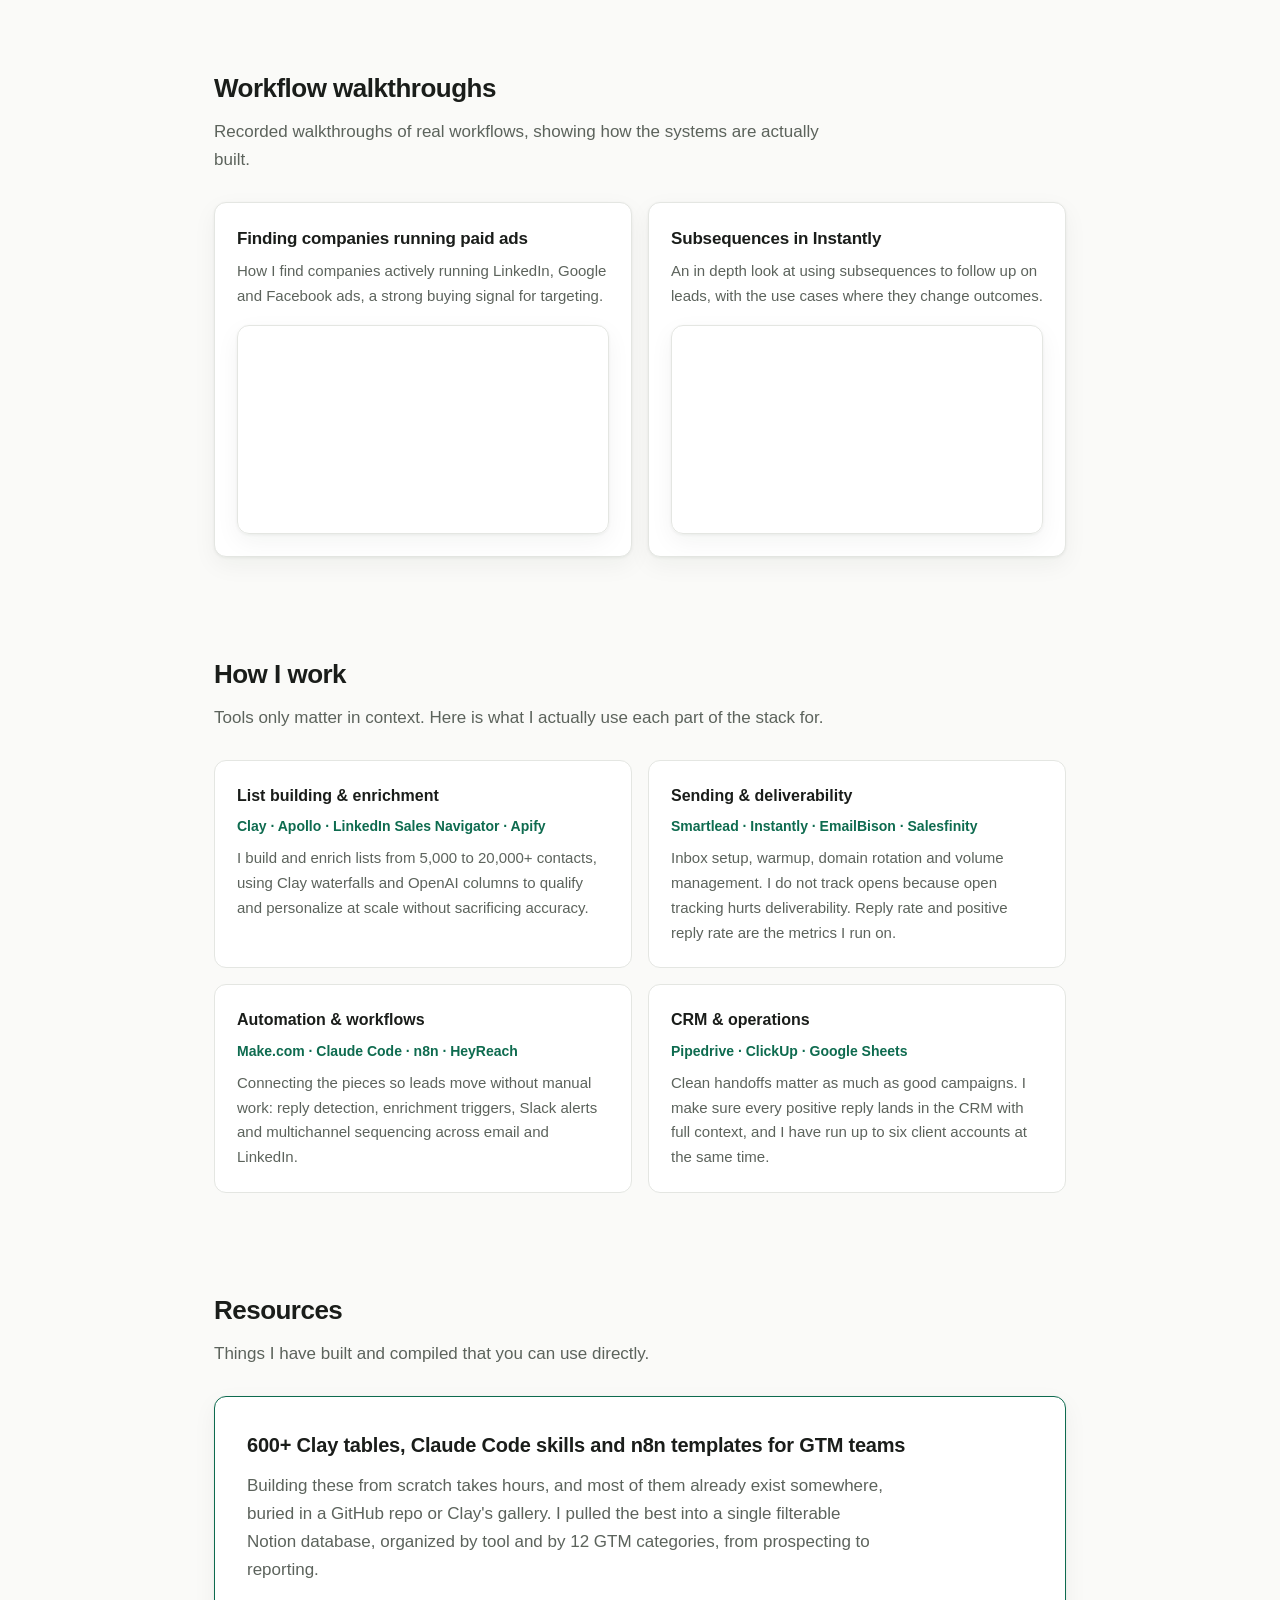
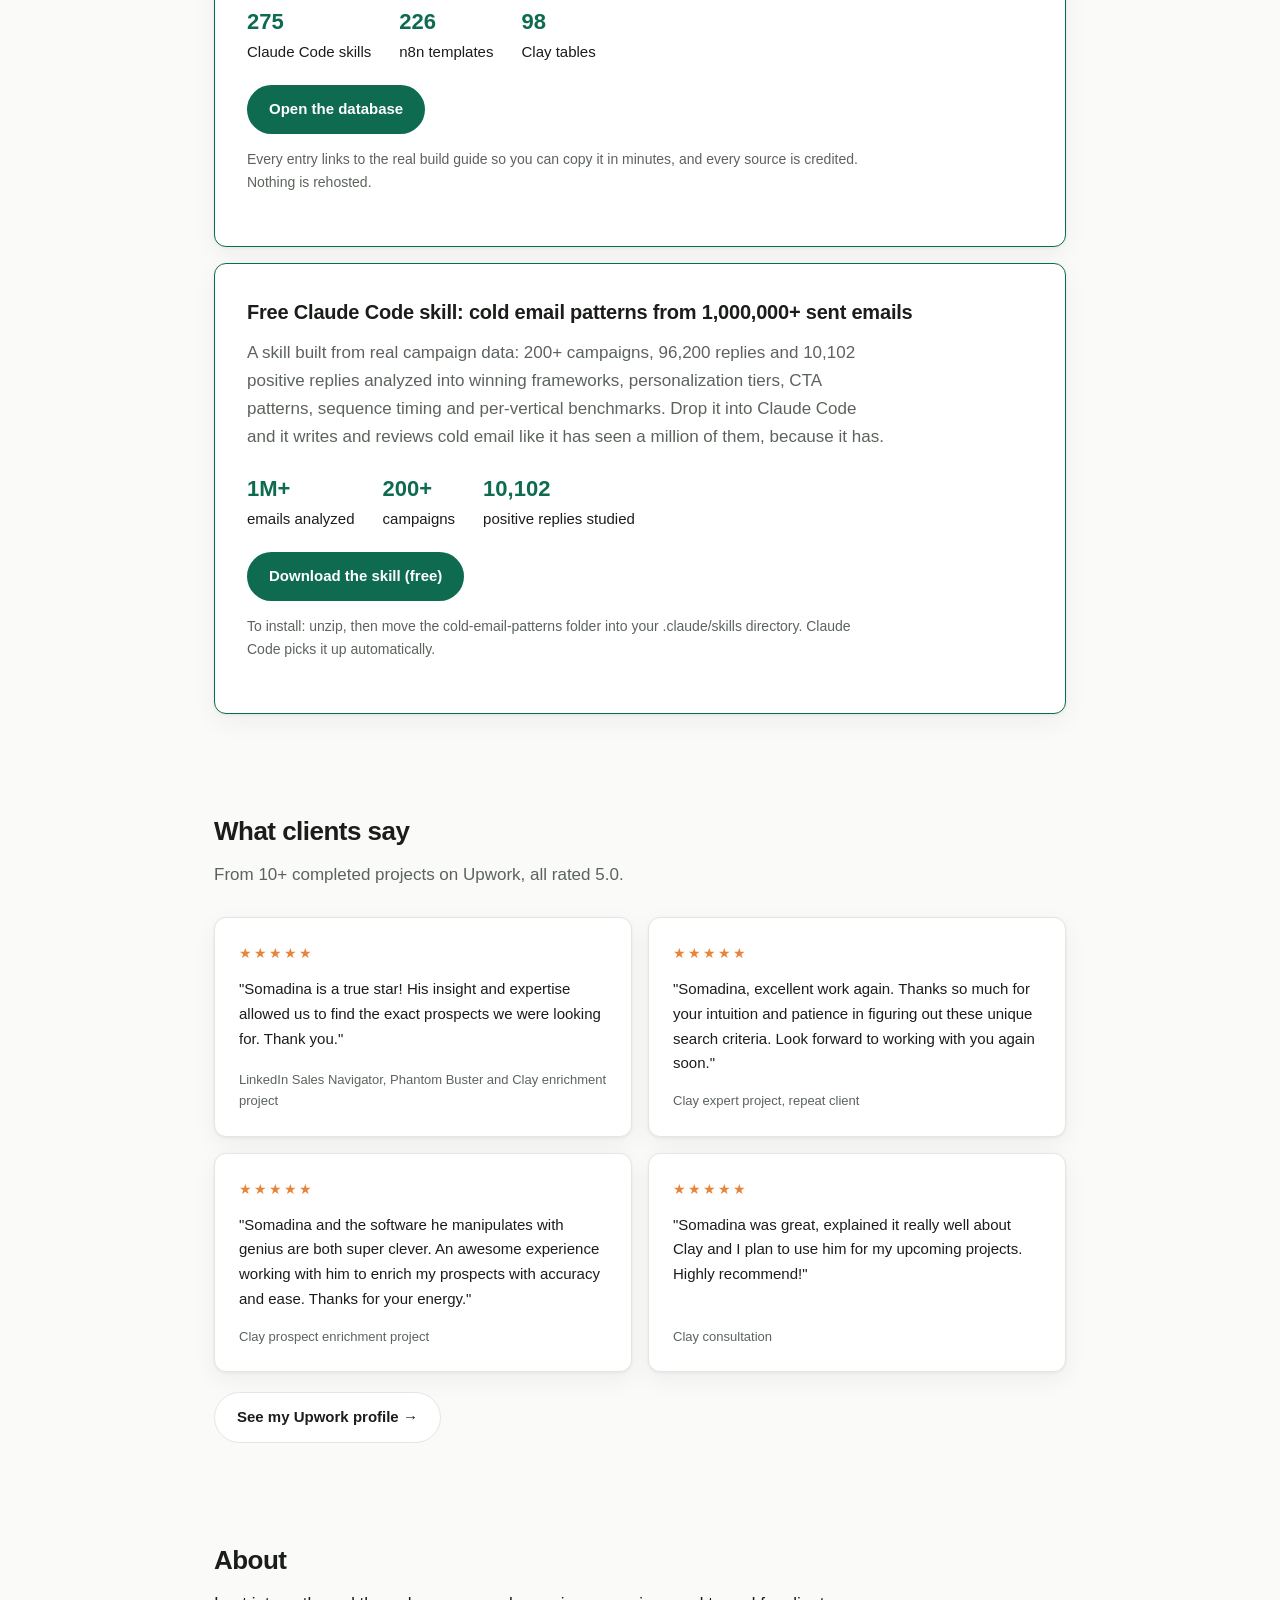
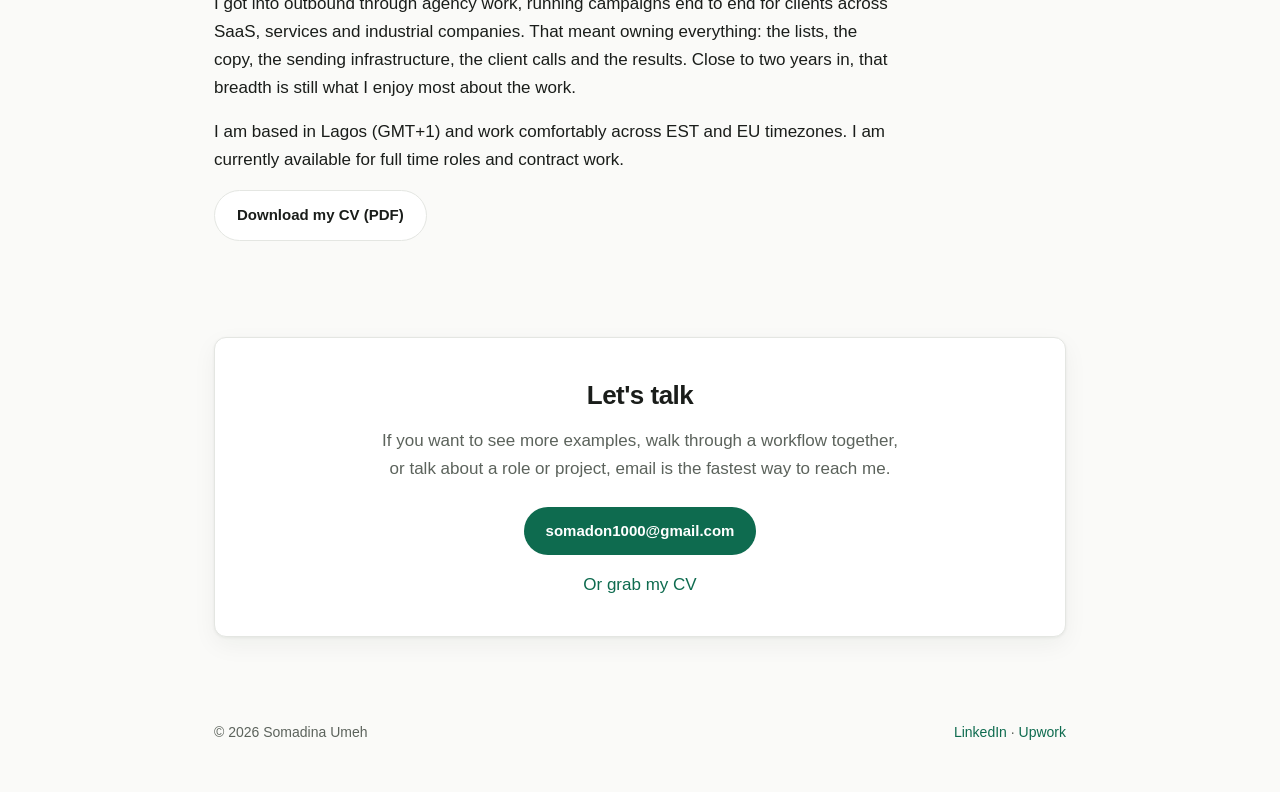
==== commit 0baee81b: "Add downloadable CV to About and Contact sections Co-Authored-By: Claude Fable 5 <noreply@anthropic." ====
--- a/index.html
+++ b/index.html
@@ -183,6 +183,9 @@
       <h2>About</h2>
       <p>I got into outbound through agency work, running campaigns end to end for clients across SaaS, services and industrial companies. That meant owning everything: the lists, the copy, the sending infrastructure, the client calls and the results. Close to two years in, that breadth is still what I enjoy most about the work.</p>
       <p>I am based in Lagos (GMT+1) and work comfortably across EST and EU timezones. I am currently available for full time roles and contract work.</p>
+      <div class="ctas" style="margin-top: 8px;">
+        <a class="btn btn-secondary" href="assets/downloads/somadina-umeh-cv.pdf" download>Download my CV (PDF)</a>
+      </div>
     </section>
 
     <section id="contact">
@@ -190,6 +193,7 @@
         <h2>Let's talk</h2>
         <p>If you want to see more examples, walk through a workflow together, or talk about a role or project, email is the fastest way to reach me.</p>
         <a class="btn btn-primary" href="mailto:somadon1000@gmail.com">somadon1000@gmail.com</a>
+        <p style="margin-top: 16px; margin-bottom: 0;"><a href="assets/downloads/somadina-umeh-cv.pdf" download>Or grab my CV</a></p>
       </div>
     </section>
 
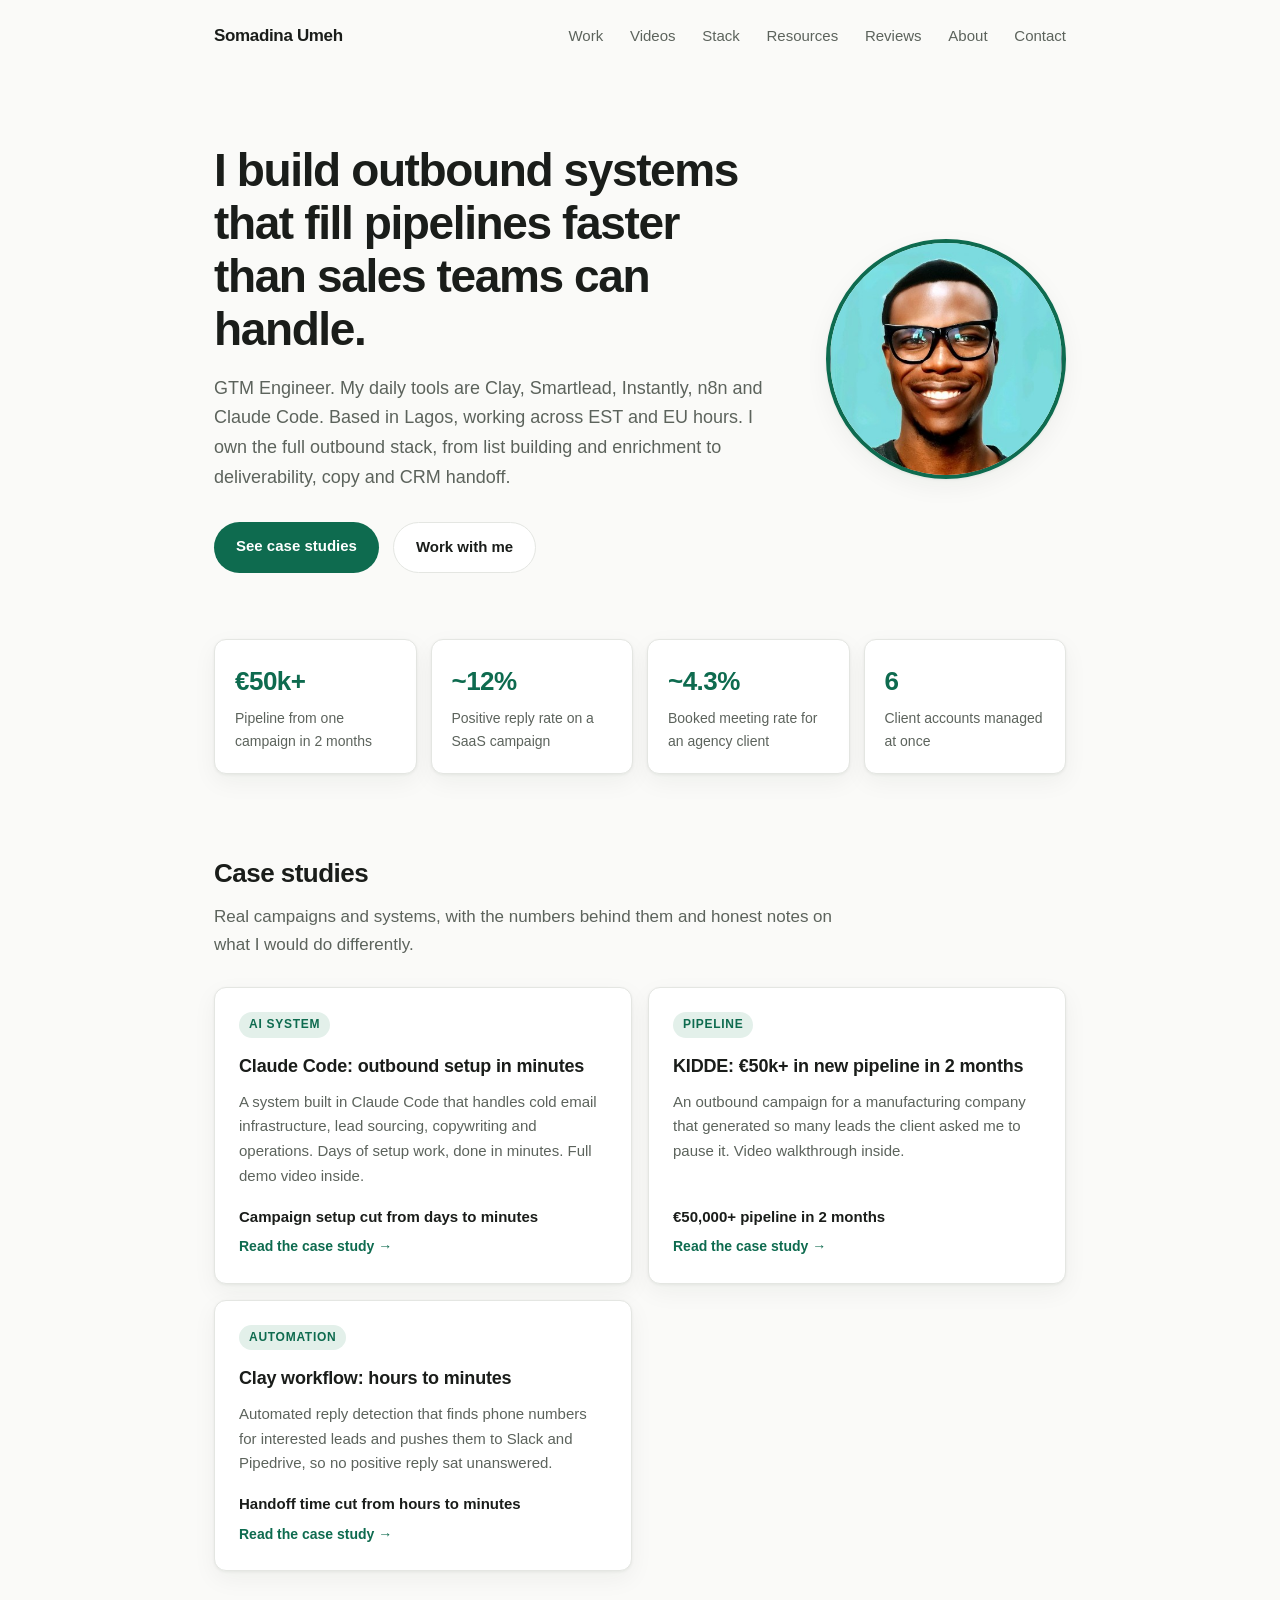
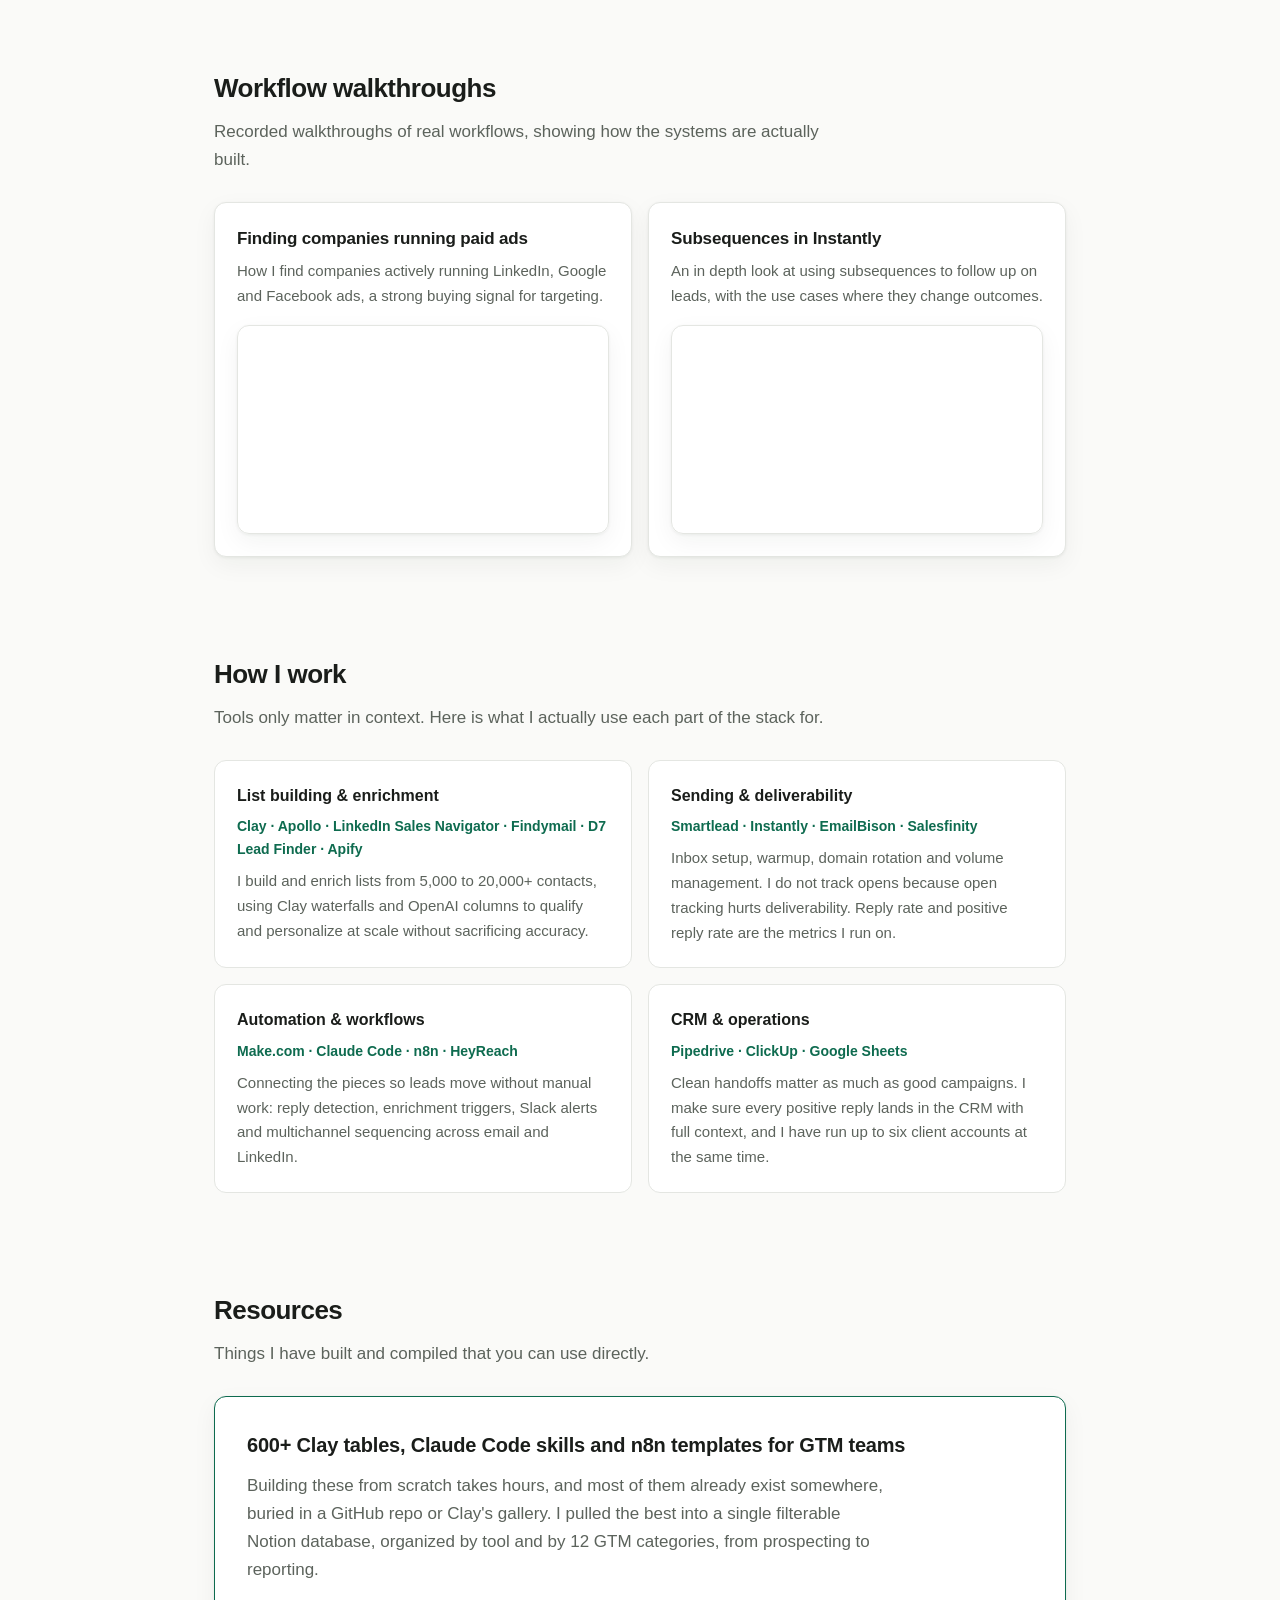
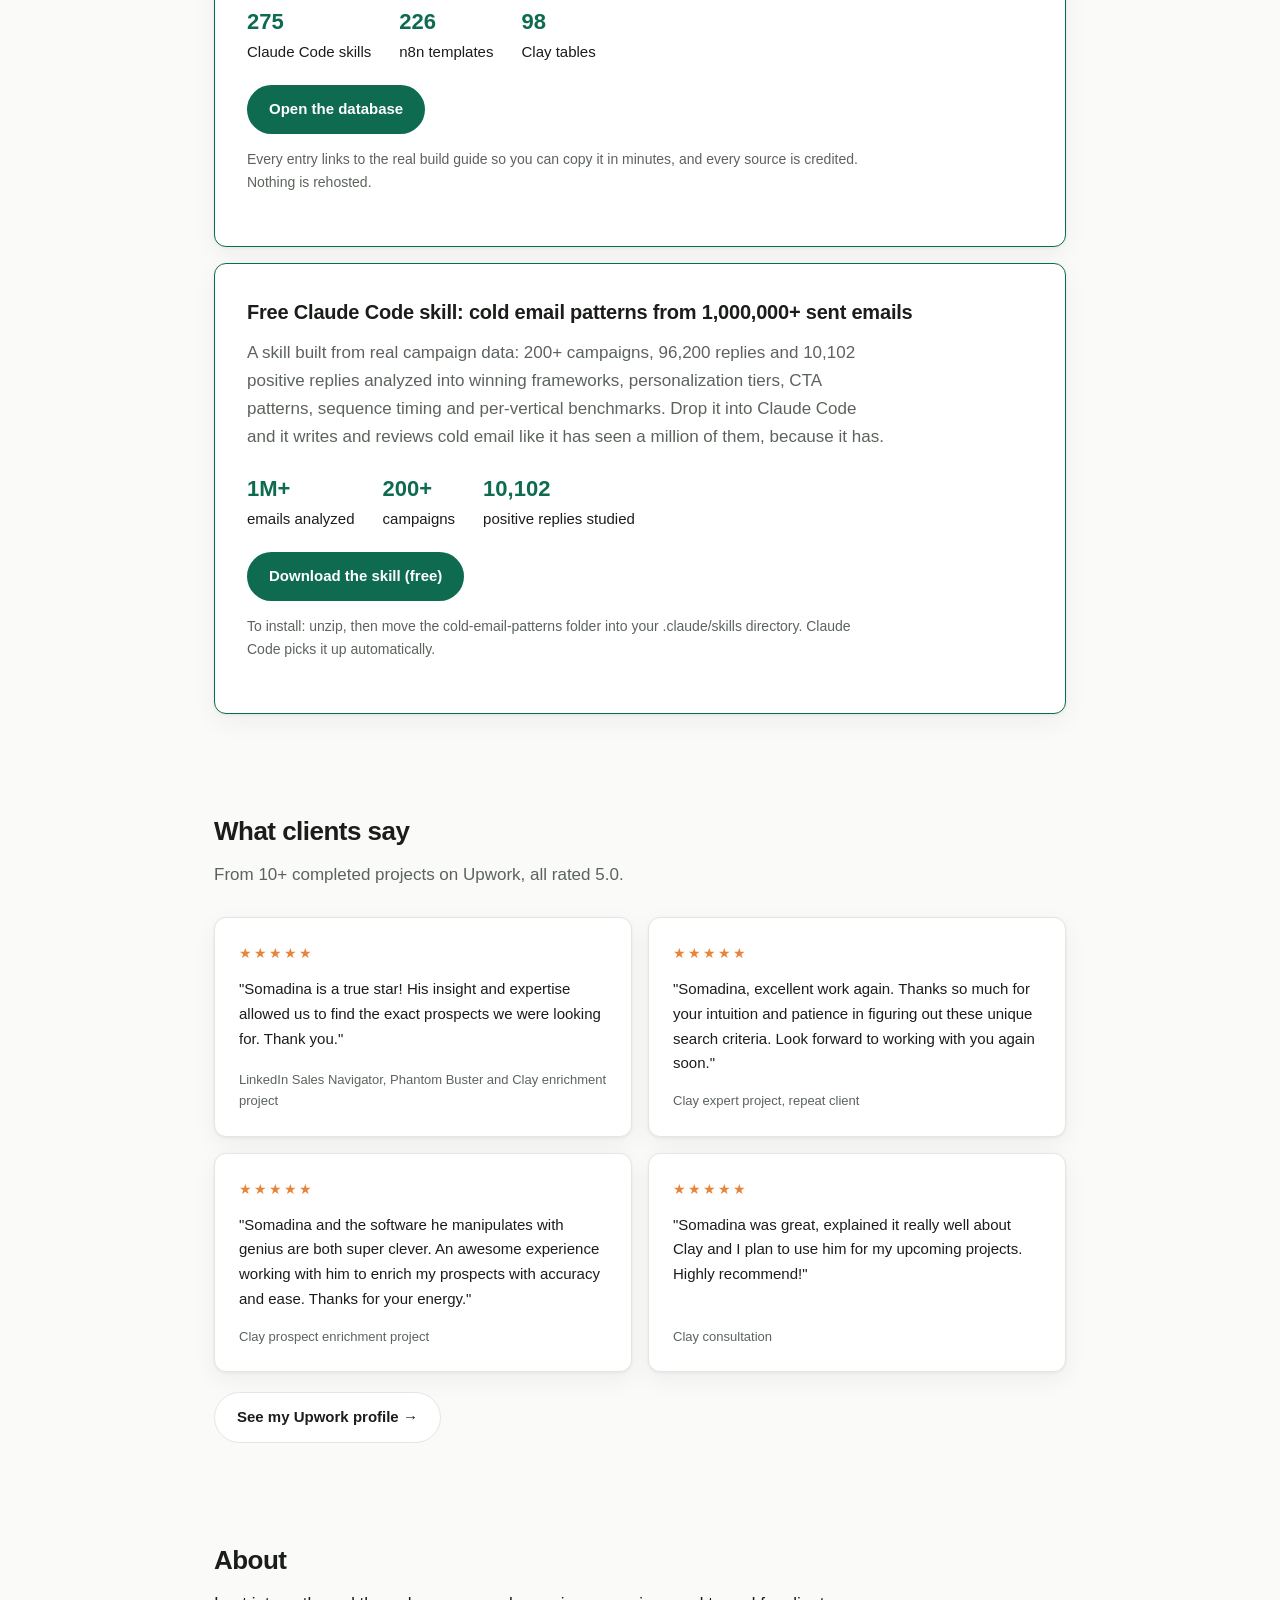
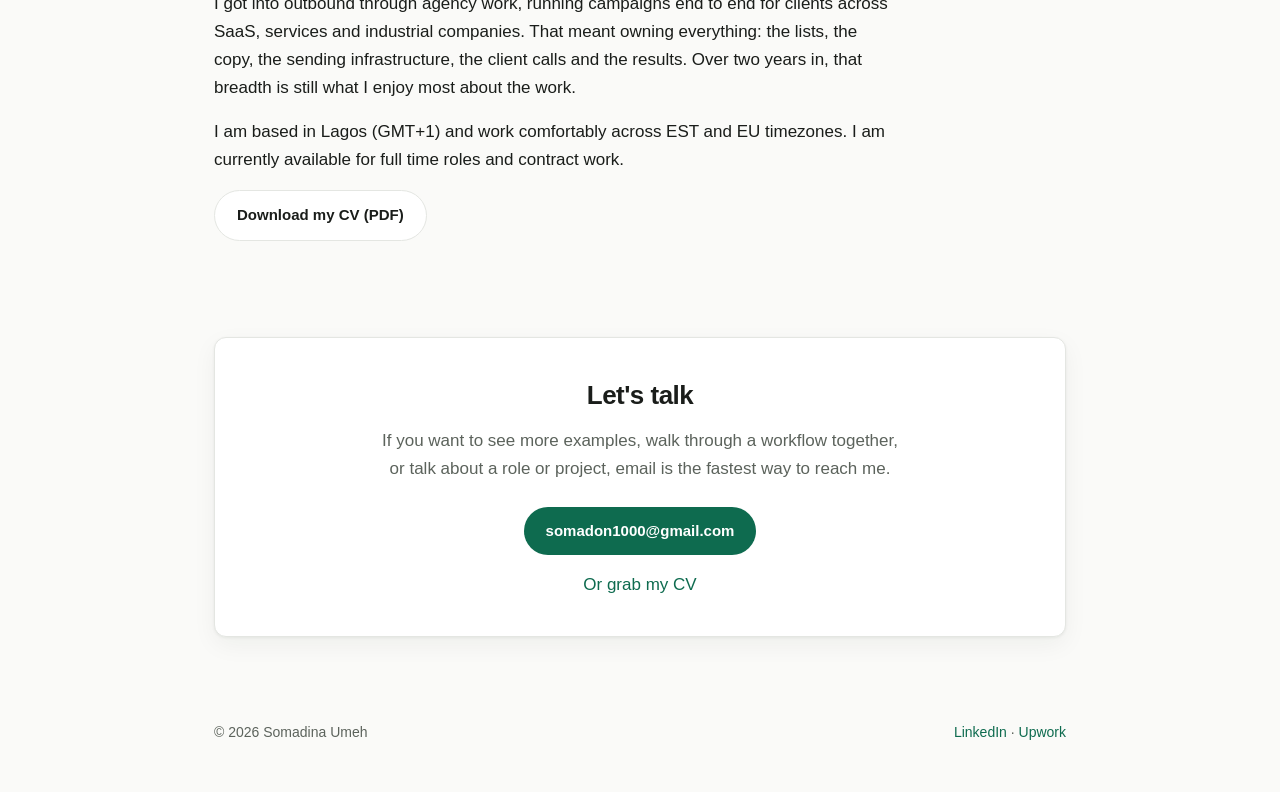
==== commit 69562dab: "Update CV to latest version and sync About/stack details Replace downloadable CV PDF with current on" ====
--- a/index.html
+++ b/index.html
@@ -100,7 +100,7 @@
       <div class="stack-groups">
         <div class="group">
           <h3>List building &amp; enrichment</h3>
-          <div class="tools">Clay · Apollo · LinkedIn Sales Navigator · Apify</div>
+          <div class="tools">Clay · Apollo · LinkedIn Sales Navigator · Findymail · D7 Lead Finder · Apify</div>
           <p>I build and enrich lists from 5,000 to 20,000+ contacts, using Clay waterfalls and OpenAI columns to qualify and personalize at scale without sacrificing accuracy.</p>
         </div>
         <div class="group">
@@ -181,7 +181,7 @@
 
     <section id="about" class="about">
       <h2>About</h2>
-      <p>I got into outbound through agency work, running campaigns end to end for clients across SaaS, services and industrial companies. That meant owning everything: the lists, the copy, the sending infrastructure, the client calls and the results. Close to two years in, that breadth is still what I enjoy most about the work.</p>
+      <p>I got into outbound through agency work, running campaigns end to end for clients across SaaS, services and industrial companies. That meant owning everything: the lists, the copy, the sending infrastructure, the client calls and the results. Over two years in, that breadth is still what I enjoy most about the work.</p>
       <p>I am based in Lagos (GMT+1) and work comfortably across EST and EU timezones. I am currently available for full time roles and contract work.</p>
       <div class="ctas" style="margin-top: 8px;">
         <a class="btn btn-secondary" href="assets/downloads/somadina-umeh-cv.pdf" download>Download my CV (PDF)</a>
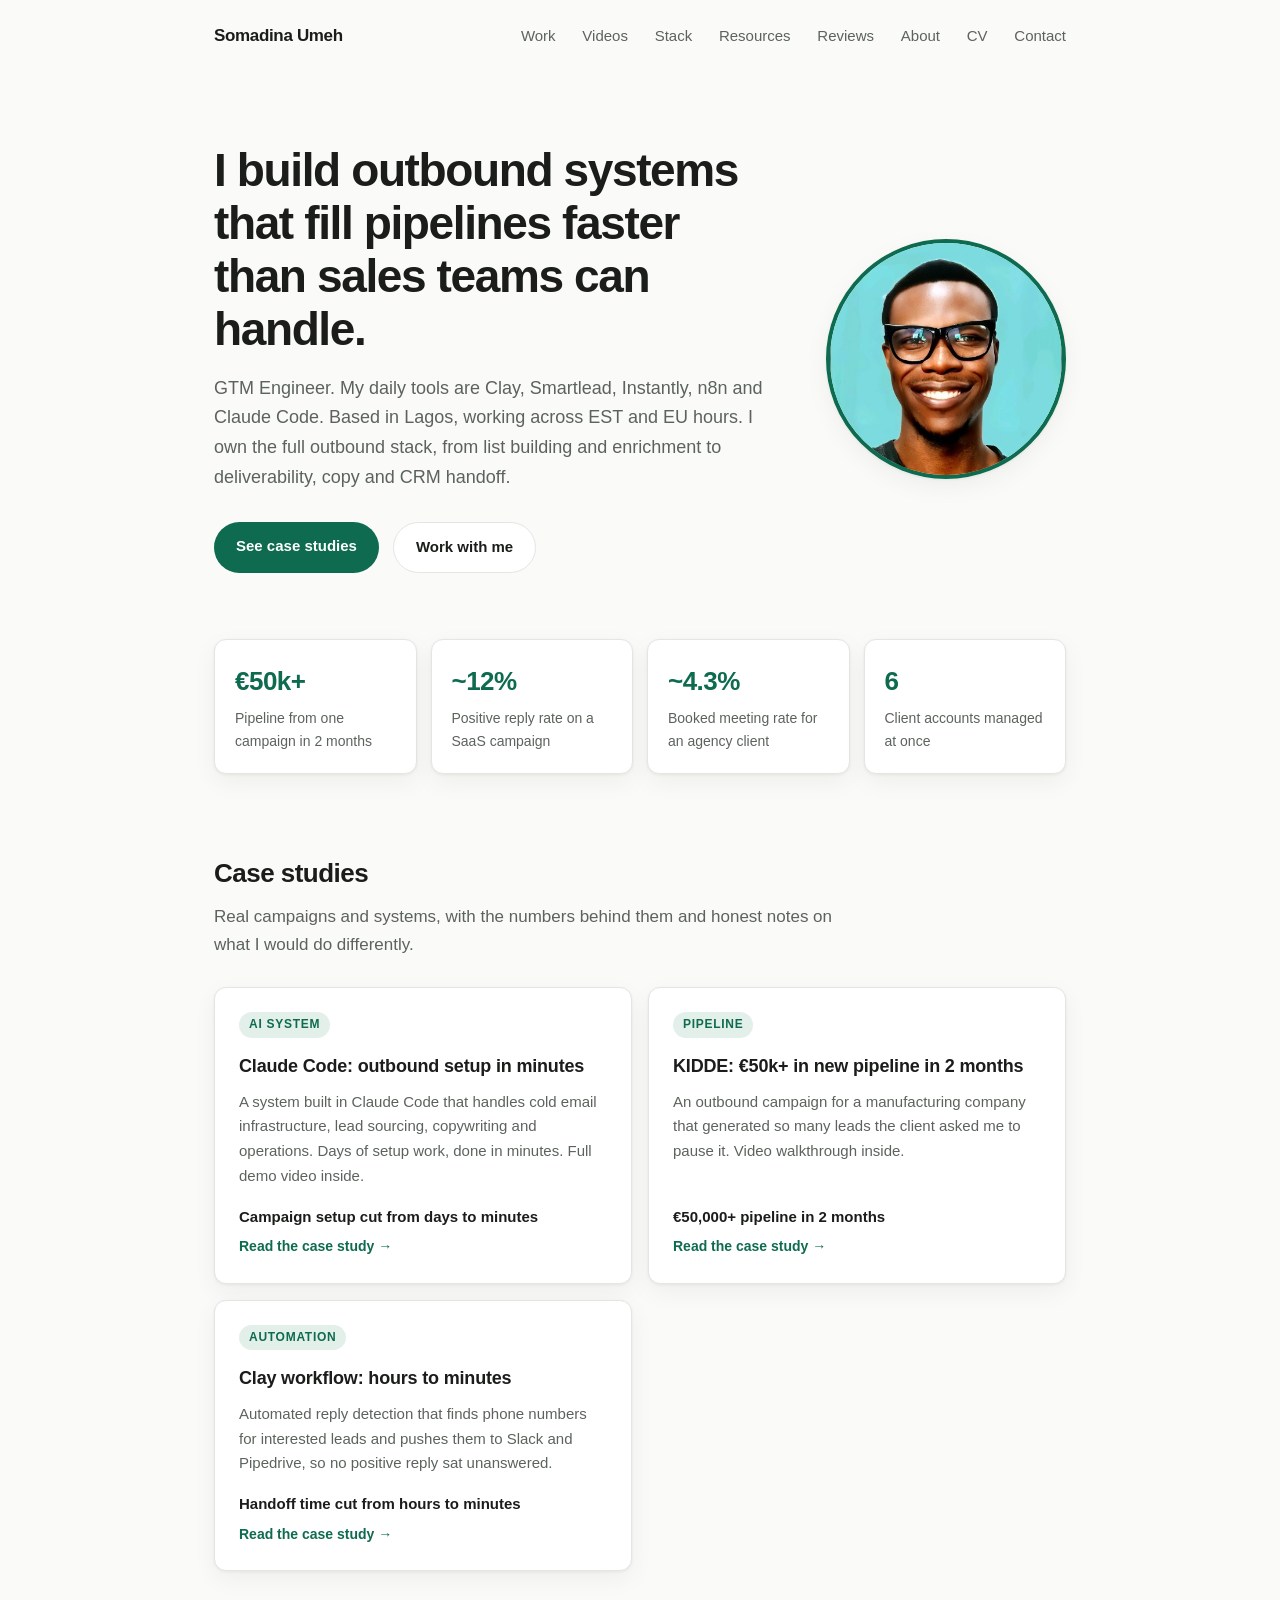
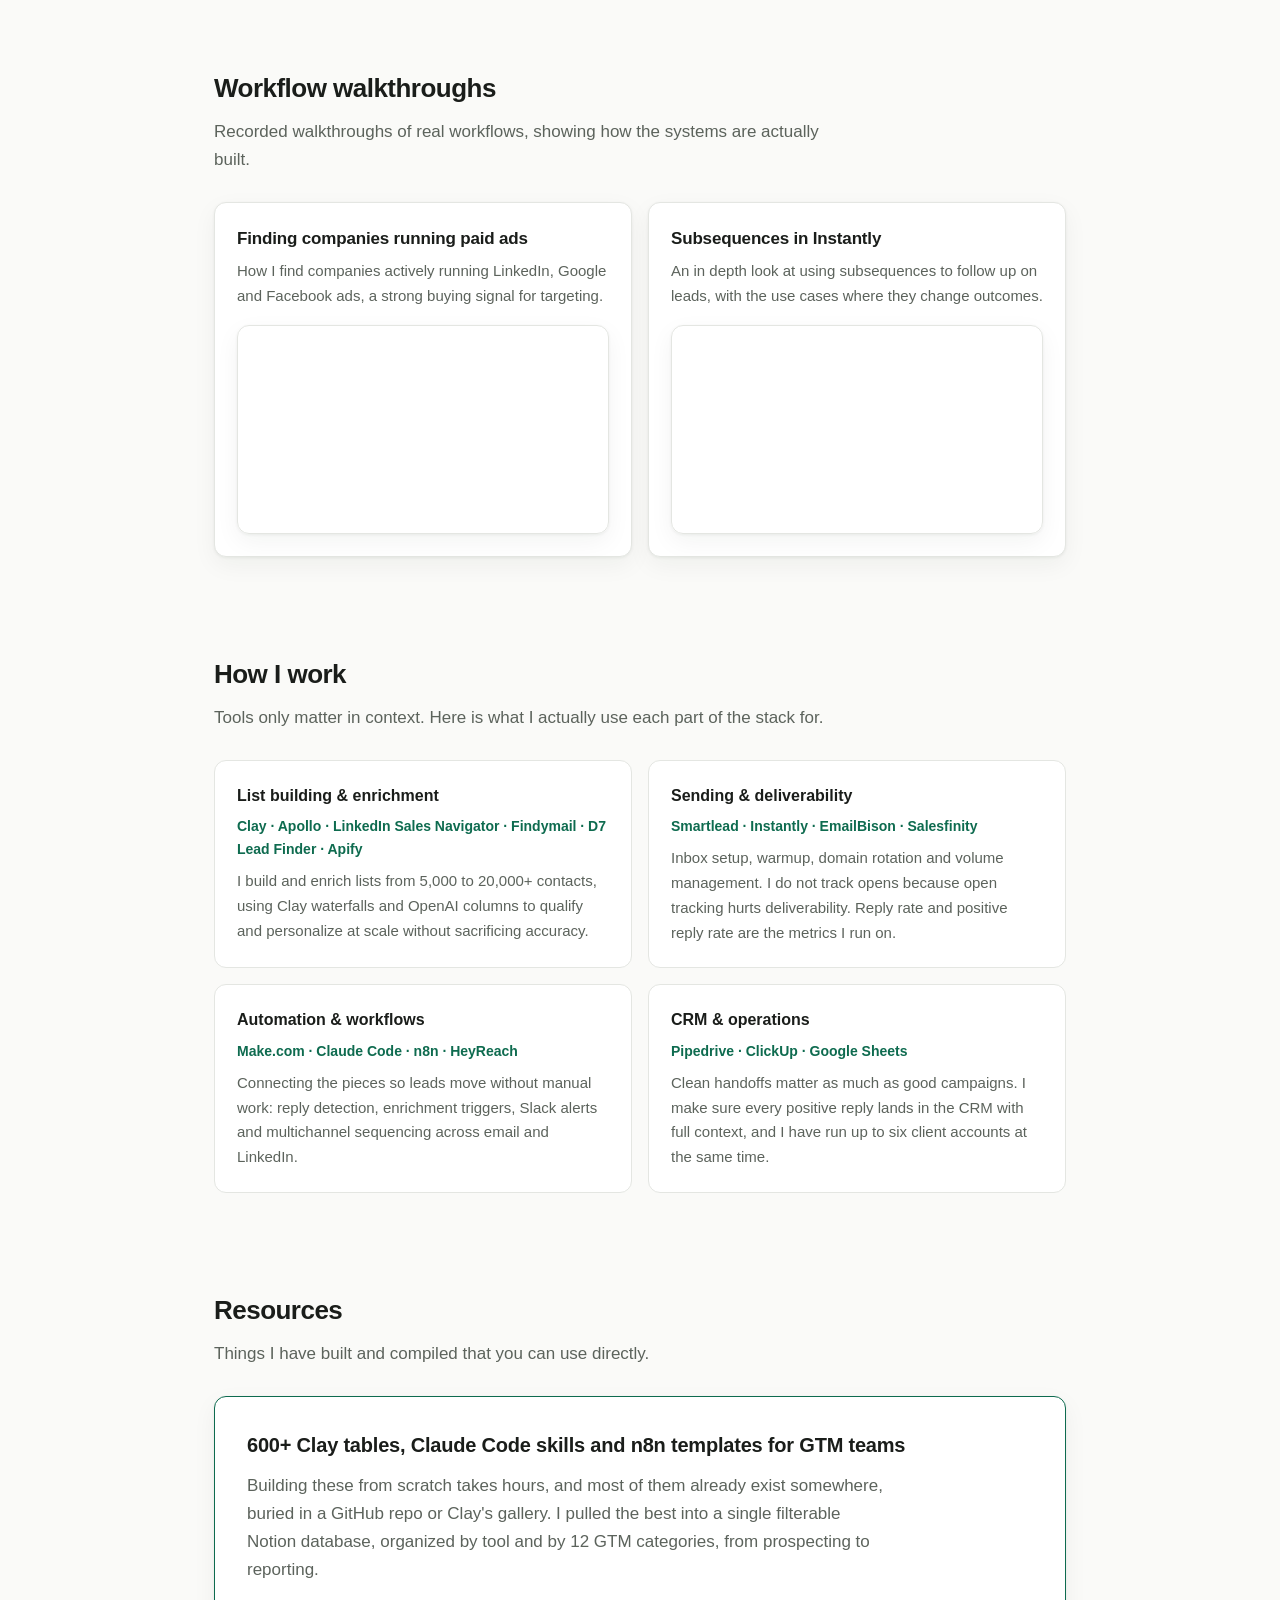
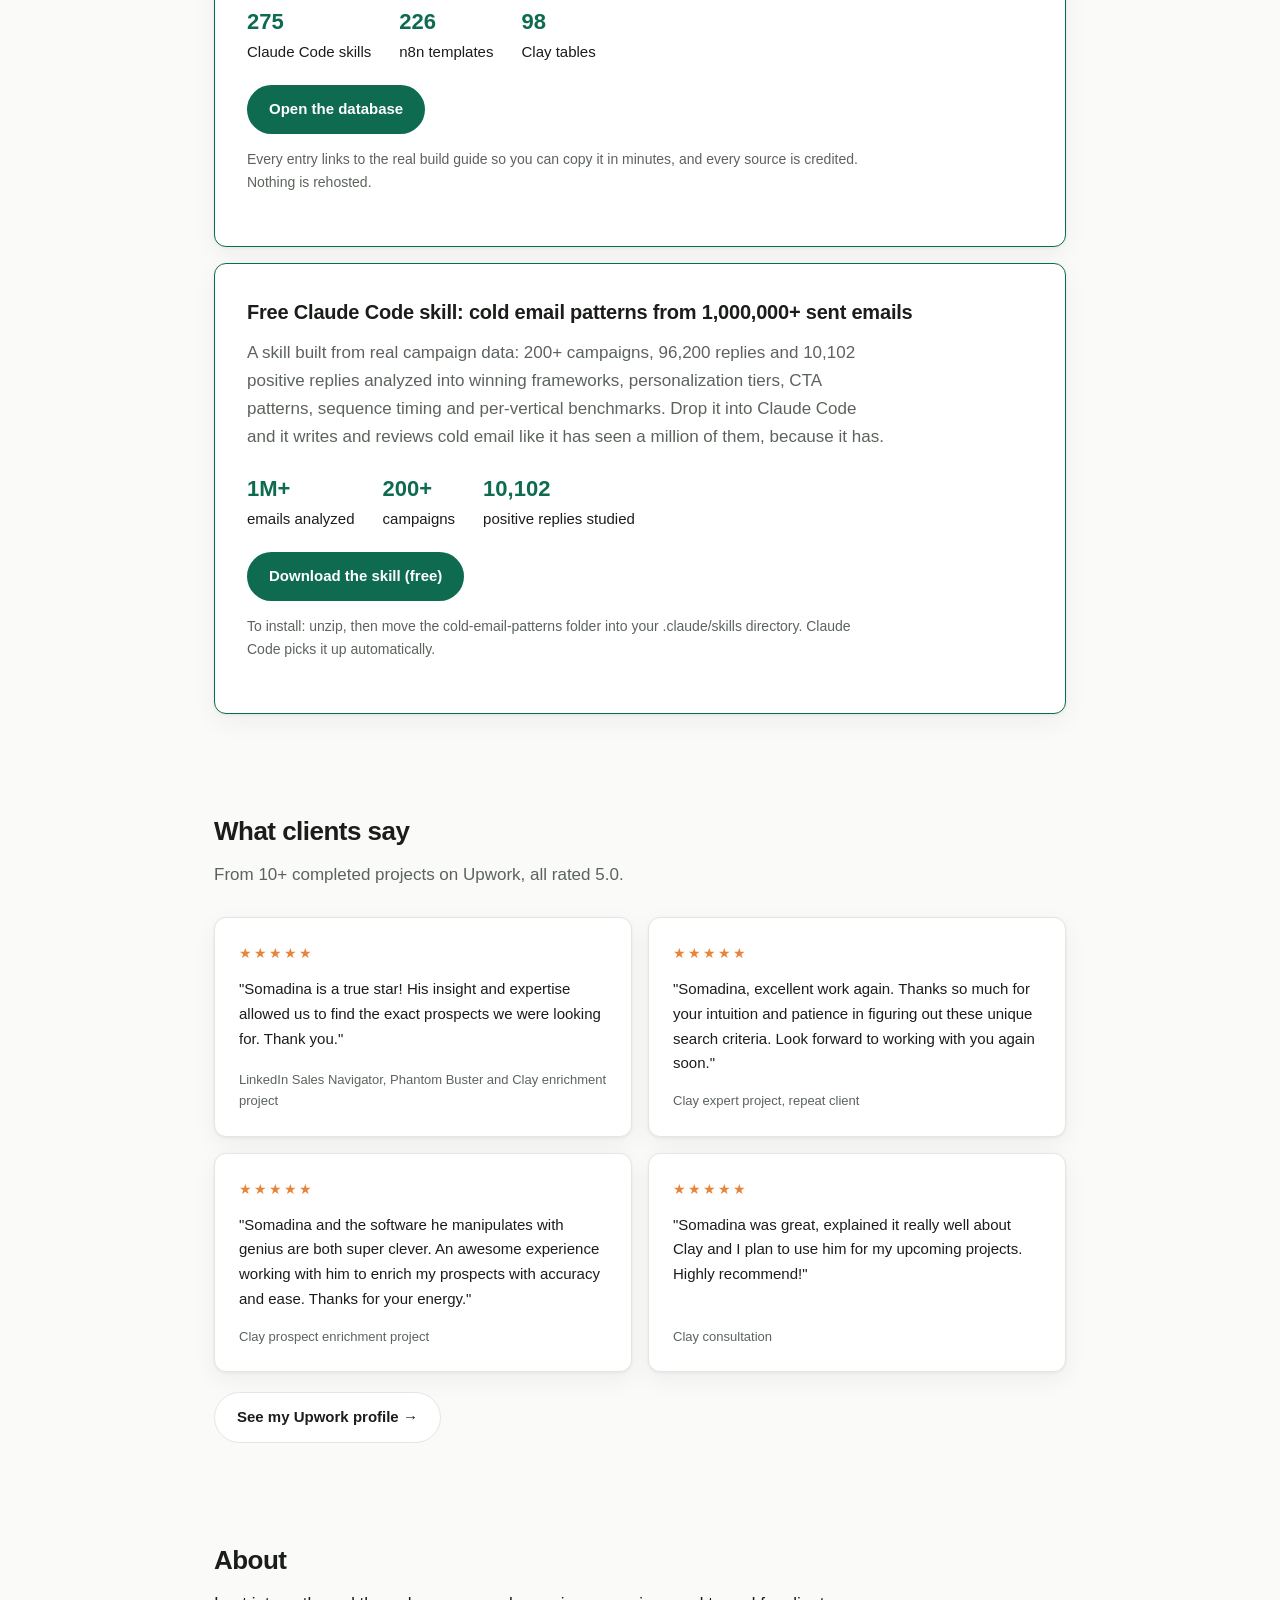
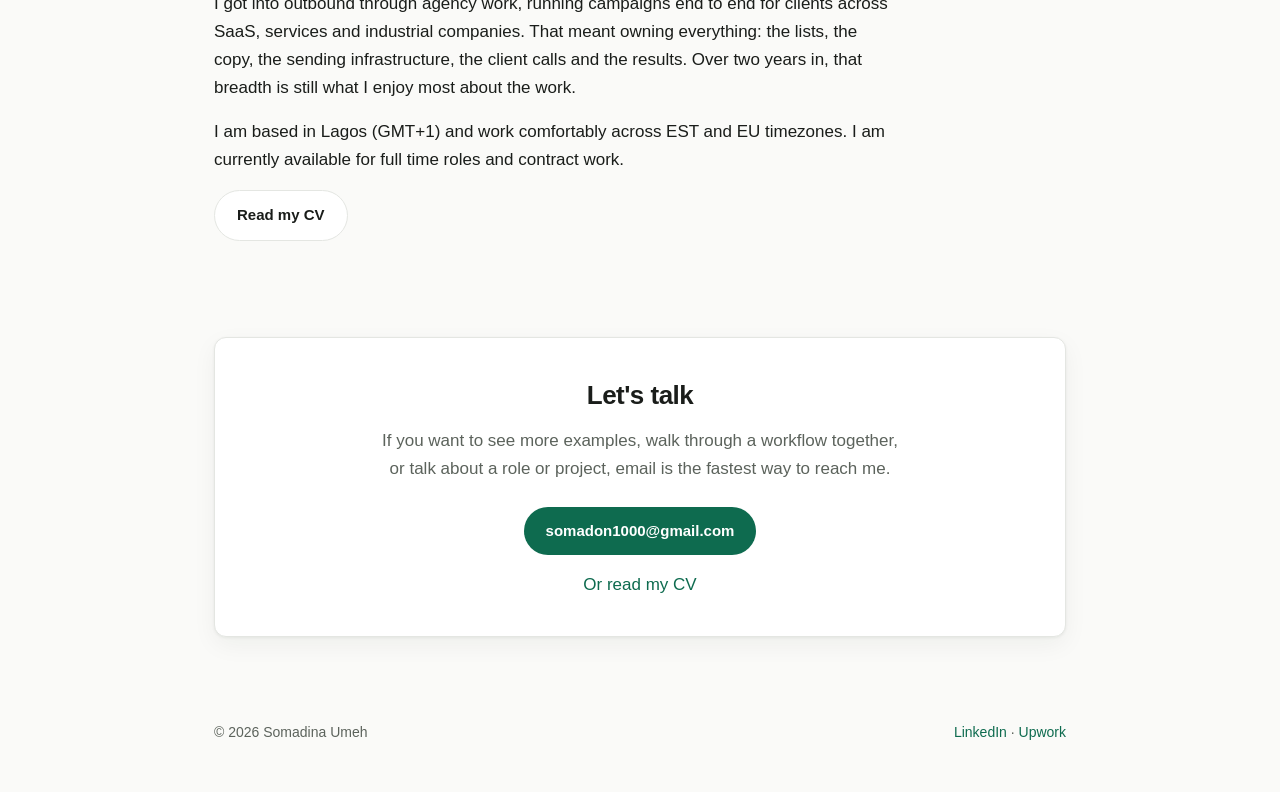
==== commit 91ff0b36: "Add dedicated CV page, link it instead of the PDF download New cv.html renders the full CV inline in" ====
--- a/index.html
+++ b/index.html
@@ -22,6 +22,7 @@
         <a href="#resources">Resources</a>
         <a href="#reviews">Reviews</a>
         <a href="#about">About</a>
+        <a href="cv.html">CV</a>
         <a href="#contact">Contact</a>
       </span>
     </nav>
@@ -184,7 +185,7 @@
       <p>I got into outbound through agency work, running campaigns end to end for clients across SaaS, services and industrial companies. That meant owning everything: the lists, the copy, the sending infrastructure, the client calls and the results. Over two years in, that breadth is still what I enjoy most about the work.</p>
       <p>I am based in Lagos (GMT+1) and work comfortably across EST and EU timezones. I am currently available for full time roles and contract work.</p>
       <div class="ctas" style="margin-top: 8px;">
-        <a class="btn btn-secondary" href="assets/downloads/somadina-umeh-cv.pdf" download>Download my CV (PDF)</a>
+        <a class="btn btn-secondary" href="cv.html">Read my CV</a>
       </div>
     </section>
 
@@ -193,7 +194,7 @@
         <h2>Let's talk</h2>
         <p>If you want to see more examples, walk through a workflow together, or talk about a role or project, email is the fastest way to reach me.</p>
         <a class="btn btn-primary" href="mailto:somadon1000@gmail.com">somadon1000@gmail.com</a>
-        <p style="margin-top: 16px; margin-bottom: 0;"><a href="assets/downloads/somadina-umeh-cv.pdf" download>Or grab my CV</a></p>
+        <p style="margin-top: 16px; margin-bottom: 0;"><a href="cv.html">Or read my CV</a></p>
       </div>
     </section>
 
--- a/assets/style.css
+++ b/assets/style.css
@@ -214,9 +214,60 @@
 }
 .cs-next { padding: 0 0 64px; }
 
+/* CV page */
+.cv-header { padding: 56px 0 8px; }
+.cv-header .crumb { font-size: 14px; color: var(--muted); margin-bottom: 18px; display: inline-block; }
+.cv-header h1 { font-size: clamp(28px, 4.5vw, 40px); letter-spacing: -0.03em; line-height: 1.15; }
+.cv-header .role { color: var(--accent); font-weight: 600; font-size: 18px; margin-top: 4px; }
+.cv-contact {
+  display: flex; flex-wrap: wrap; gap: 6px 18px;
+  margin-top: 16px; font-size: 14px; color: var(--muted);
+}
+.cv-contact a { color: var(--muted); }
+.cv-contact a:hover { color: var(--accent); }
+.cv-actions { margin-top: 24px; display: flex; gap: 12px; flex-wrap: wrap; }
+
+.cv-body { padding: 16px 0 40px; max-width: 760px; }
+.cv-section { margin-top: 44px; }
+.cv-section > h2 {
+  font-size: 13px; text-transform: uppercase; letter-spacing: 0.09em;
+  color: var(--accent); border-bottom: 1px solid var(--border);
+  padding-bottom: 8px; margin-bottom: 22px;
+}
+.cv-section > p { color: var(--muted); }
+
+.cv-role { margin-bottom: 30px; }
+.cv-role:last-child { margin-bottom: 0; }
+.cv-role .role-top {
+  display: flex; justify-content: space-between; gap: 8px 20px;
+  flex-wrap: wrap; align-items: baseline;
+}
+.cv-role h3 { font-size: 17px; letter-spacing: -0.01em; }
+.cv-role .org { color: var(--muted); font-size: 15px; margin-top: 2px; }
+.cv-role .dates { font-size: 13px; color: var(--muted); white-space: nowrap; }
+.cv-role ul { margin: 14px 0 0; padding-left: 20px; }
+.cv-role li { margin-bottom: 9px; font-size: 15px; }
+.cv-role li:last-child { margin-bottom: 0; }
+.cv-role .tools-line { margin-top: 14px; font-size: 13px; color: var(--muted); }
+.cv-role .tools-line strong { color: var(--text); font-weight: 600; }
+
+.cv-note {
+  background: var(--accent-soft); border-left: 3px solid var(--accent);
+  padding: 14px 18px; border-radius: 0 8px 8px 0; margin-top: 16px;
+  font-size: 14px;
+}
+.cv-note strong { display: block; margin-bottom: 3px; color: var(--text); }
+
+.cv-skill-row { margin-bottom: 14px; font-size: 15px; }
+.cv-skill-row:last-child { margin-bottom: 0; }
+.cv-skill-row .k { font-weight: 600; }
+.cv-earlier { font-size: 14px; color: var(--muted); margin-top: 10px; }
+
 @media (max-width: 760px) {
   .stats { grid-template-columns: repeat(2, 1fr); }
   .cards, .stack-groups, .walkthroughs { grid-template-columns: 1fr; }
   .hero { padding: 48px 0 40px; flex-direction: column-reverse; align-items: flex-start; gap: 28px; }
   .hero-photo { width: 160px; height: 160px; }
-}
+  .cv-role .role-top { flex-direction: column; }
+  .cv-role .dates { order: -1; }
+}
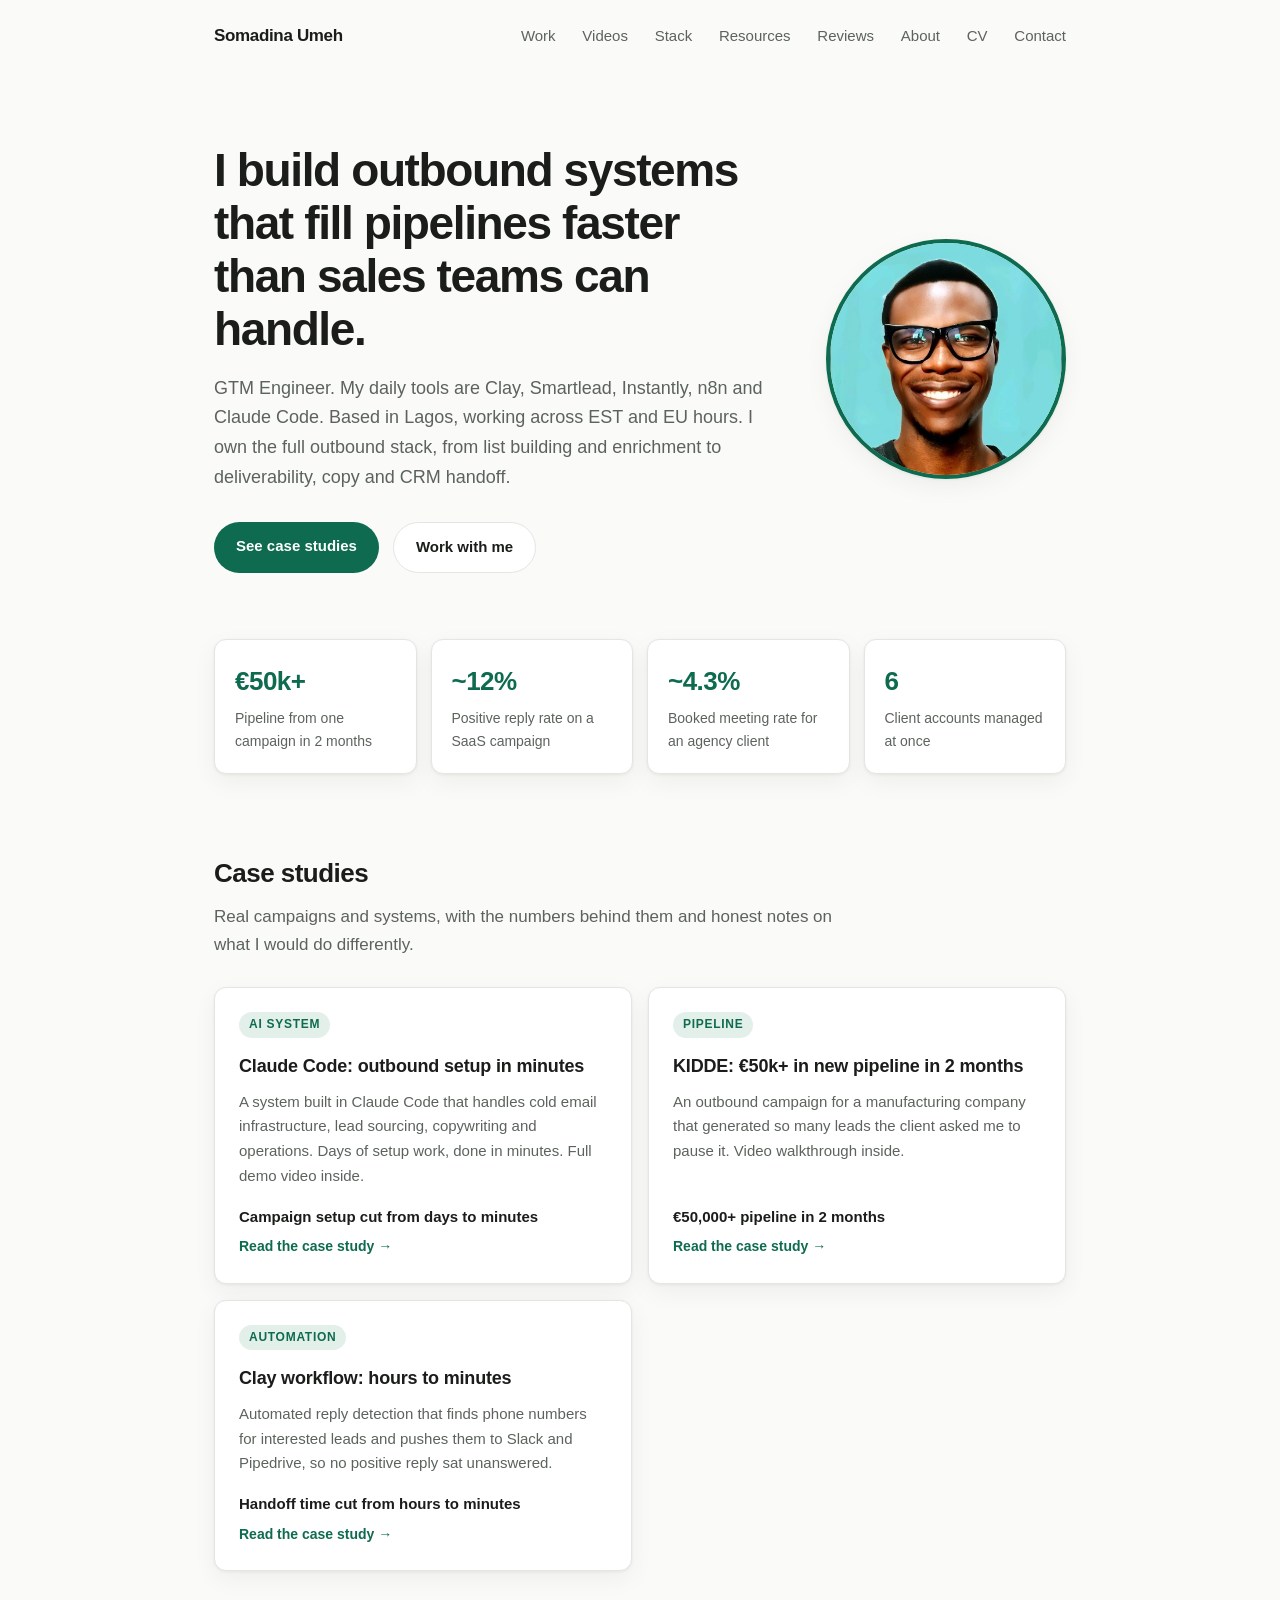
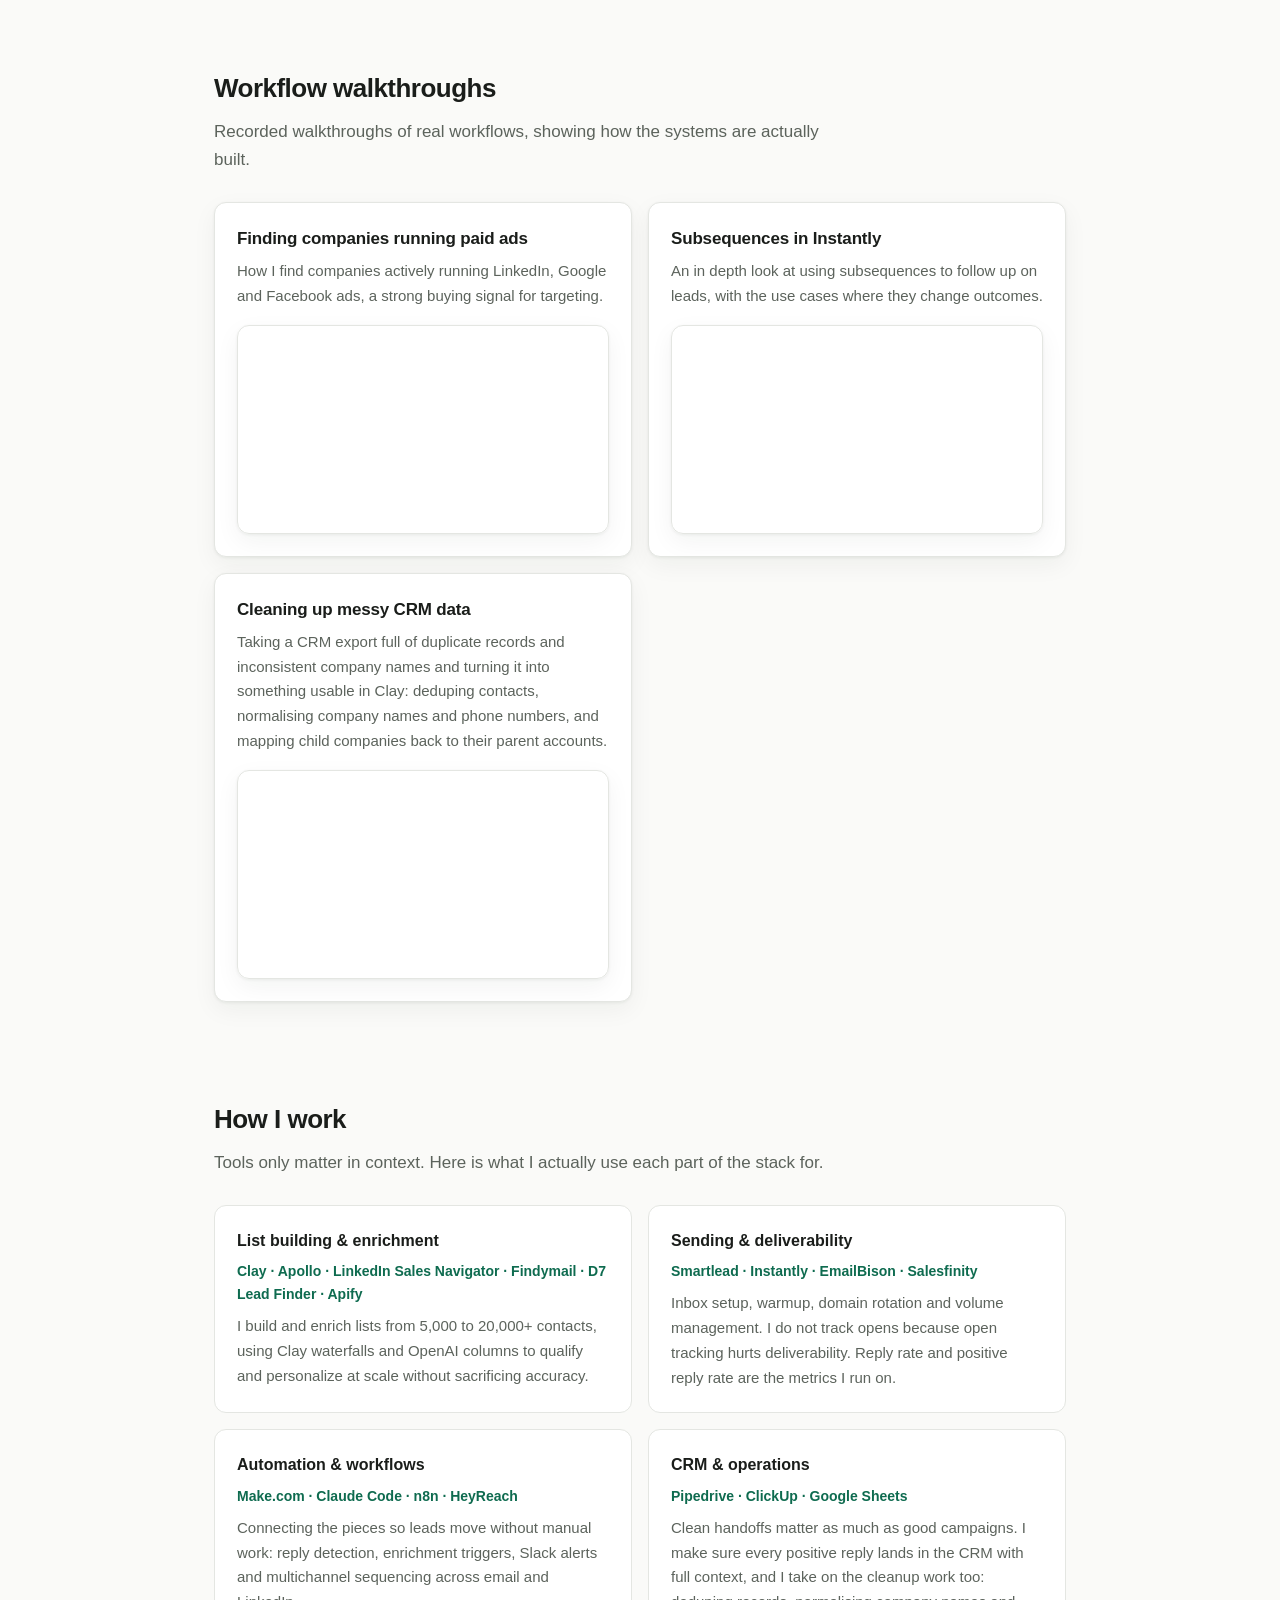
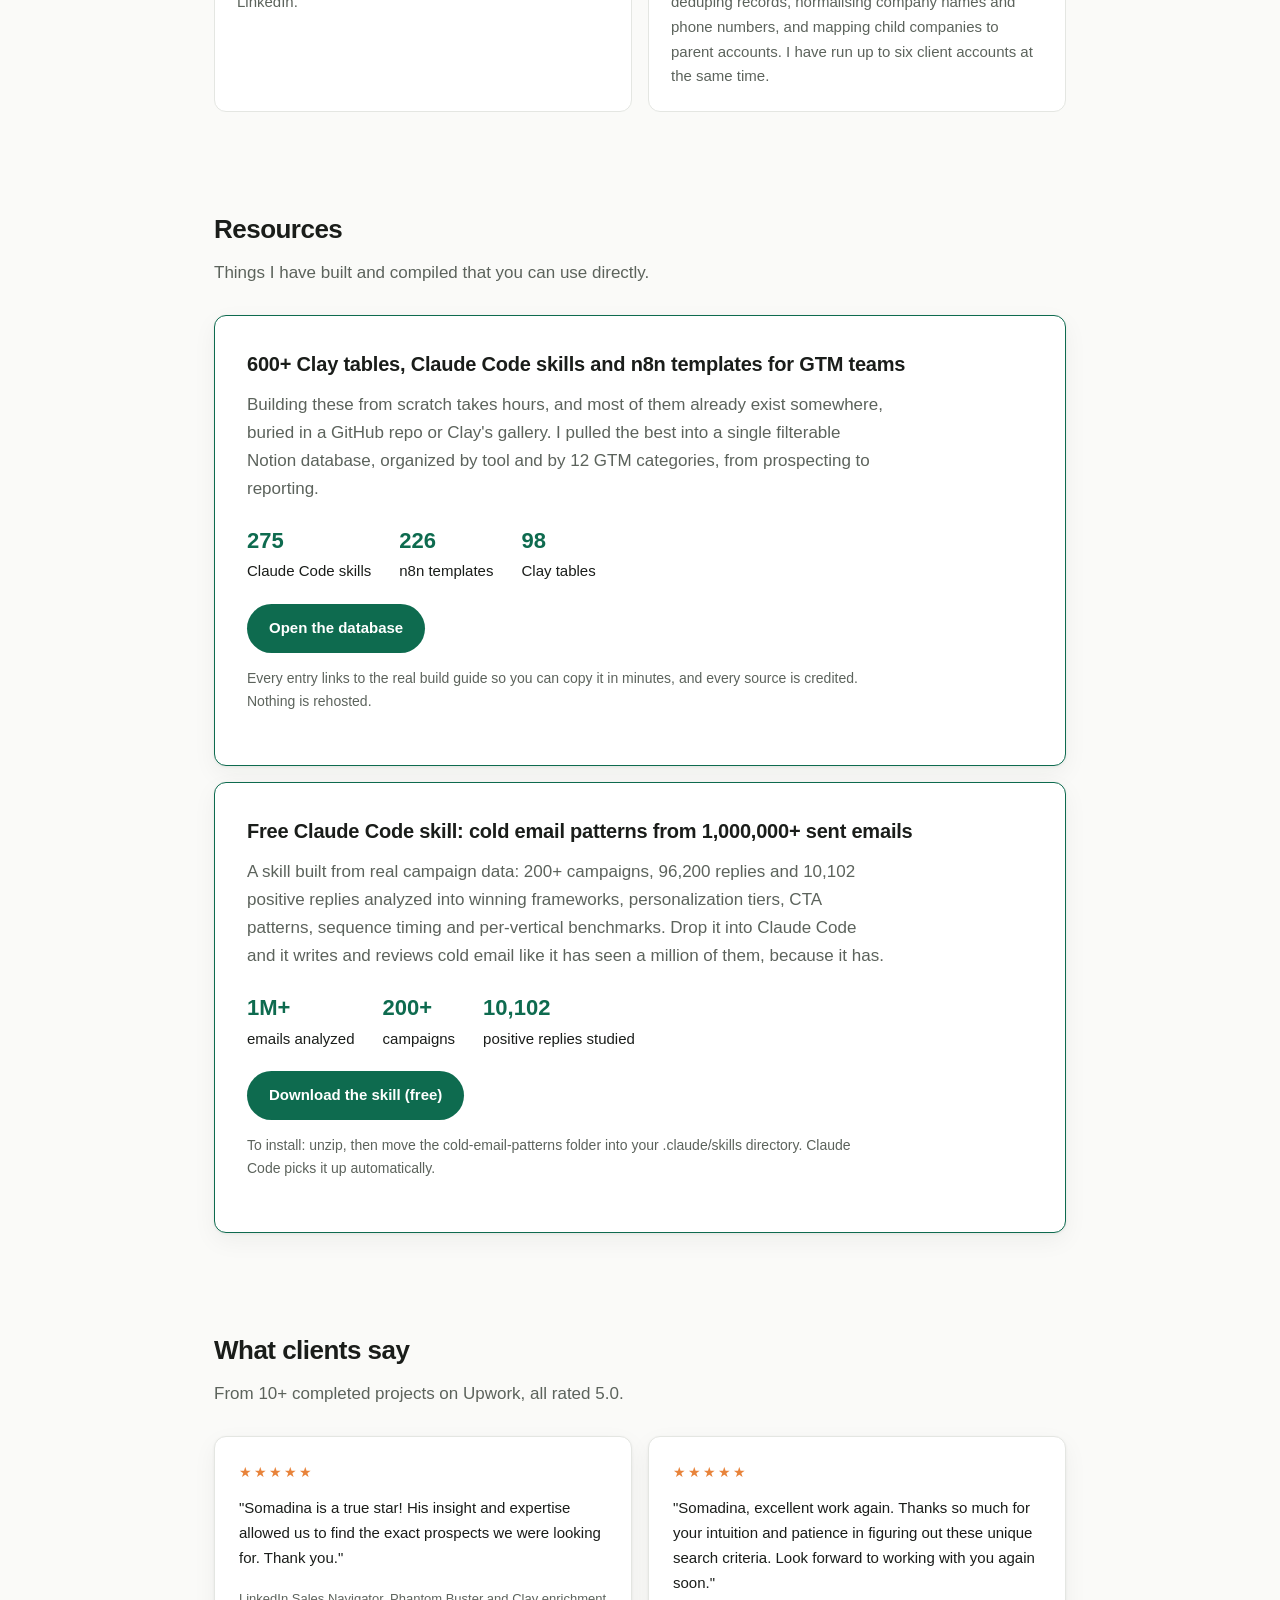
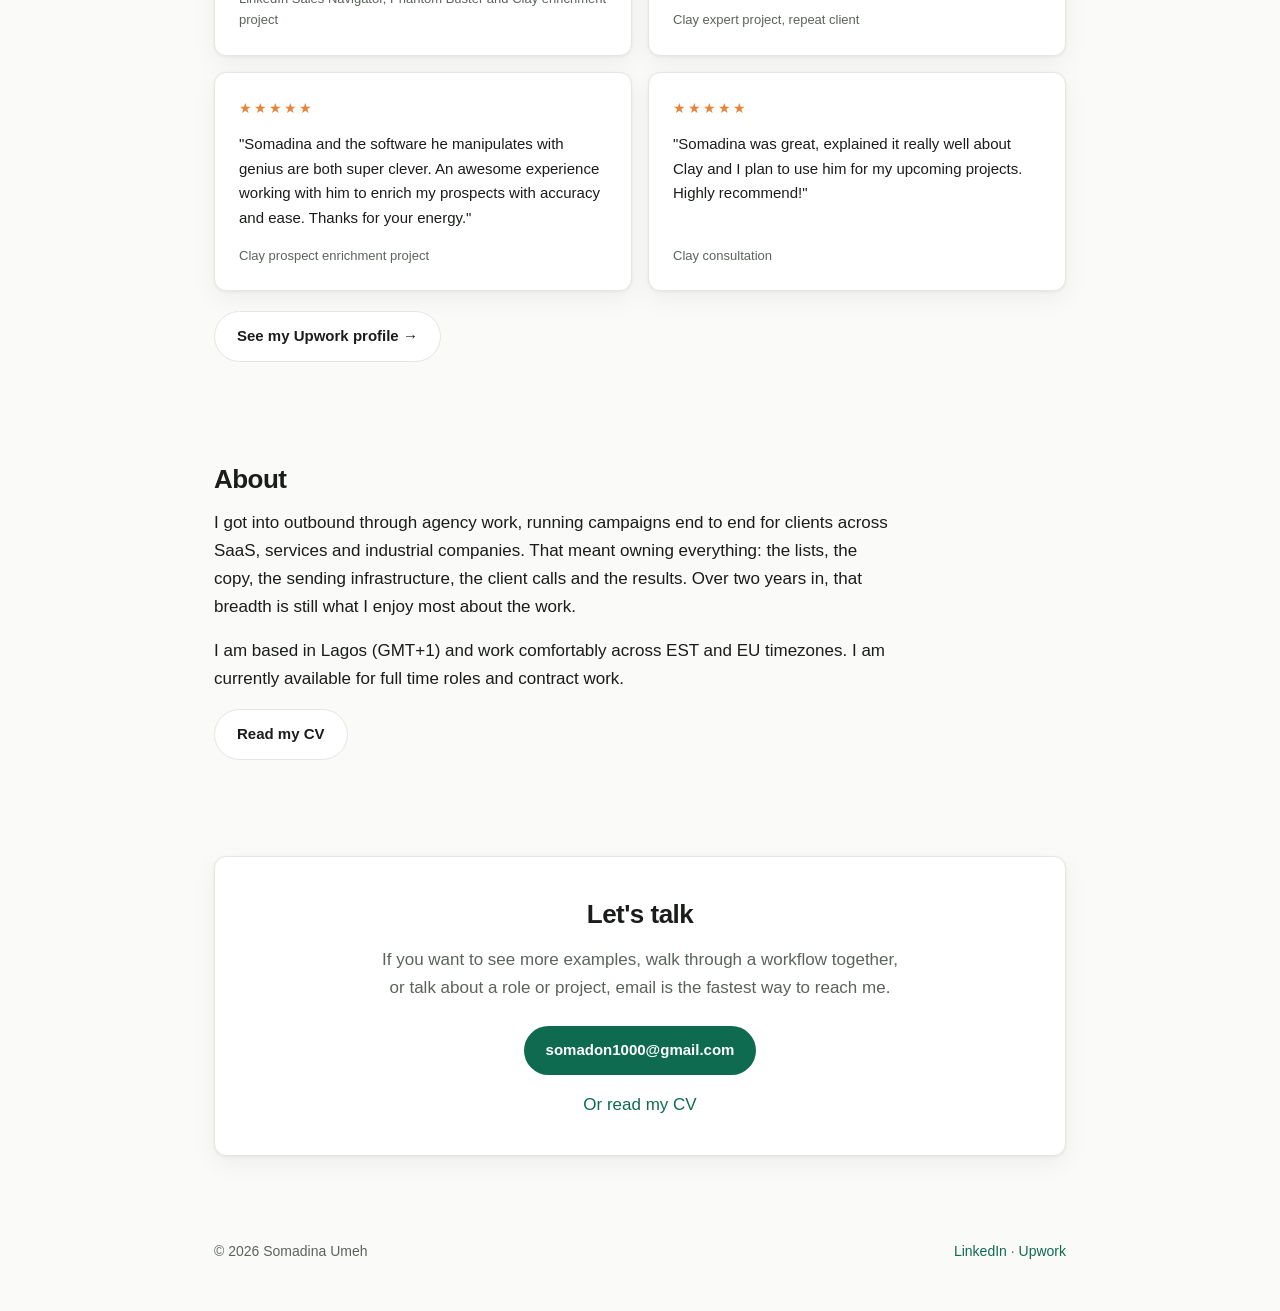
==== commit d091cabb: "Add CRM data cleanup walkthrough video Third video in the walkthroughs section: a Loom of cleaning u" ====
--- a/index.html
+++ b/index.html
@@ -92,6 +92,13 @@
             <iframe src="https://www.youtube.com/embed/lylu1hDh8tI?si=M3_1BVkmzdAoXXj6" title="Using subsequences in Instantly to follow up on leads" frameborder="0" allow="accelerometer; autoplay; clipboard-write; encrypted-media; gyroscope; picture-in-picture; web-share" referrerpolicy="strict-origin-when-cross-origin" allowfullscreen></iframe>
           </div>
         </div>
+        <div class="walkthrough">
+          <h3>Cleaning up messy CRM data</h3>
+          <p>Taking a CRM export full of duplicate records and inconsistent company names and turning it into something usable in Clay: deduping contacts, normalising company names and phone numbers, and mapping child companies back to their parent accounts.</p>
+          <div class="video">
+            <iframe src="https://www.loom.com/embed/7dbff7168ff040ffa2b9c16befe2b1b5" title="Cleaning up messy CRM data in Clay: dedupe, normalisation and parent-child account mapping" frameborder="0" allowfullscreen></iframe>
+          </div>
+        </div>
       </div>
     </section>
 
@@ -117,7 +124,7 @@
         <div class="group">
           <h3>CRM &amp; operations</h3>
           <div class="tools">Pipedrive · ClickUp · Google Sheets</div>
-          <p>Clean handoffs matter as much as good campaigns. I make sure every positive reply lands in the CRM with full context, and I have run up to six client accounts at the same time.</p>
+          <p>Clean handoffs matter as much as good campaigns. I make sure every positive reply lands in the CRM with full context, and I take on the cleanup work too: deduping records, normalising company names and phone numbers, and mapping child companies to parent accounts. I have run up to six client accounts at the same time.</p>
         </div>
       </div>
     </section>
